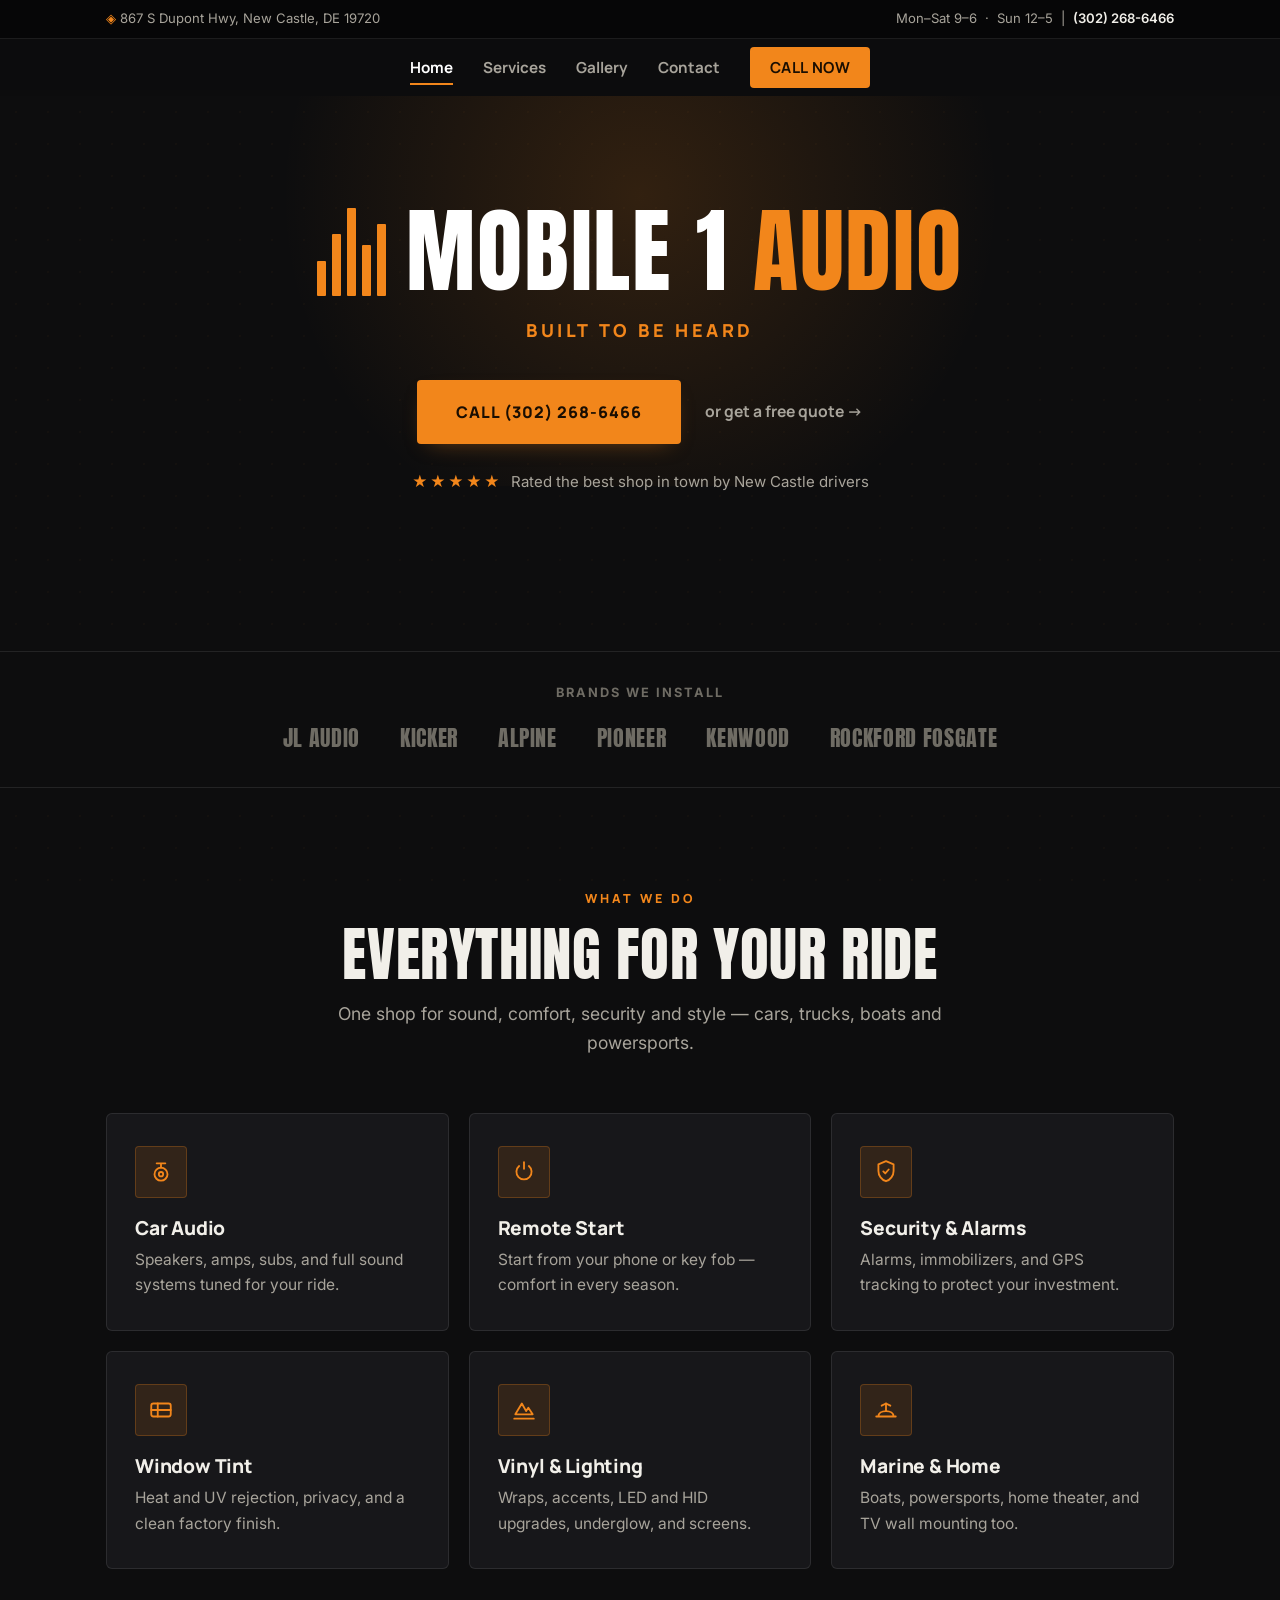
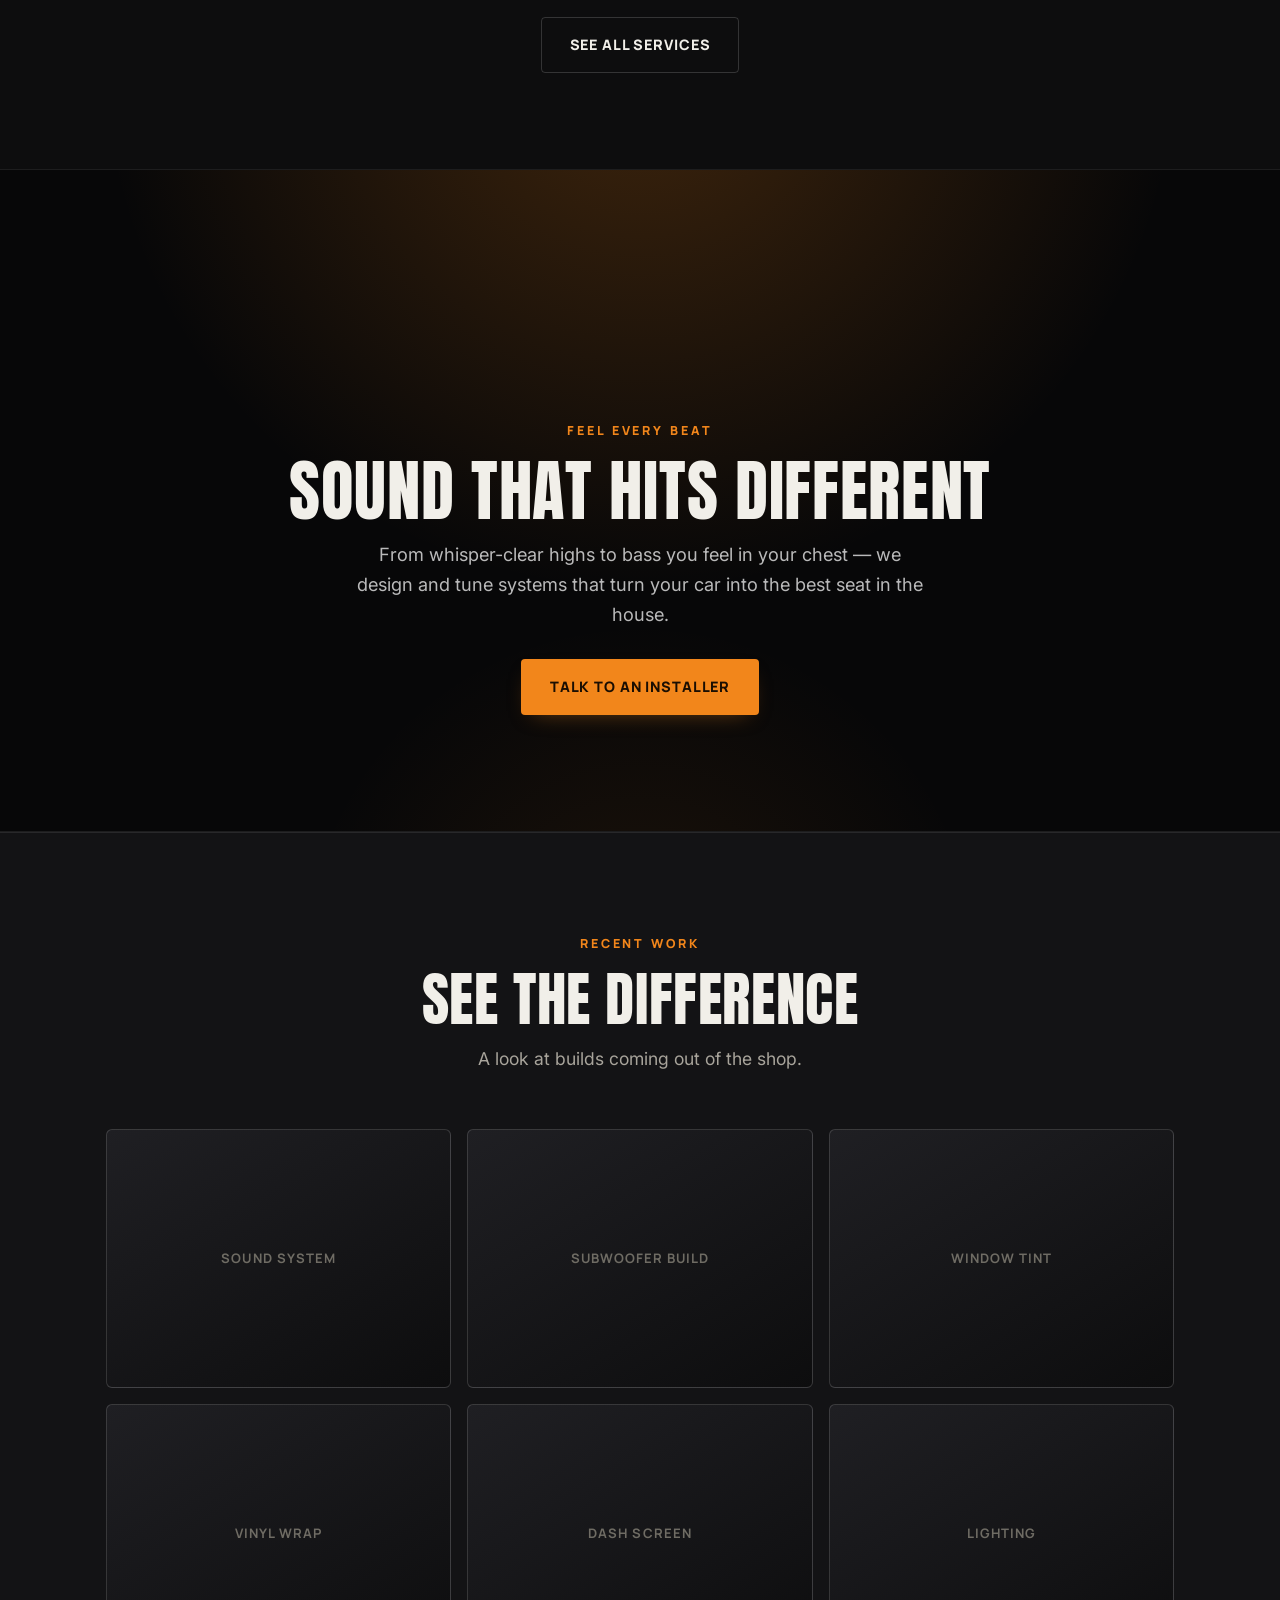
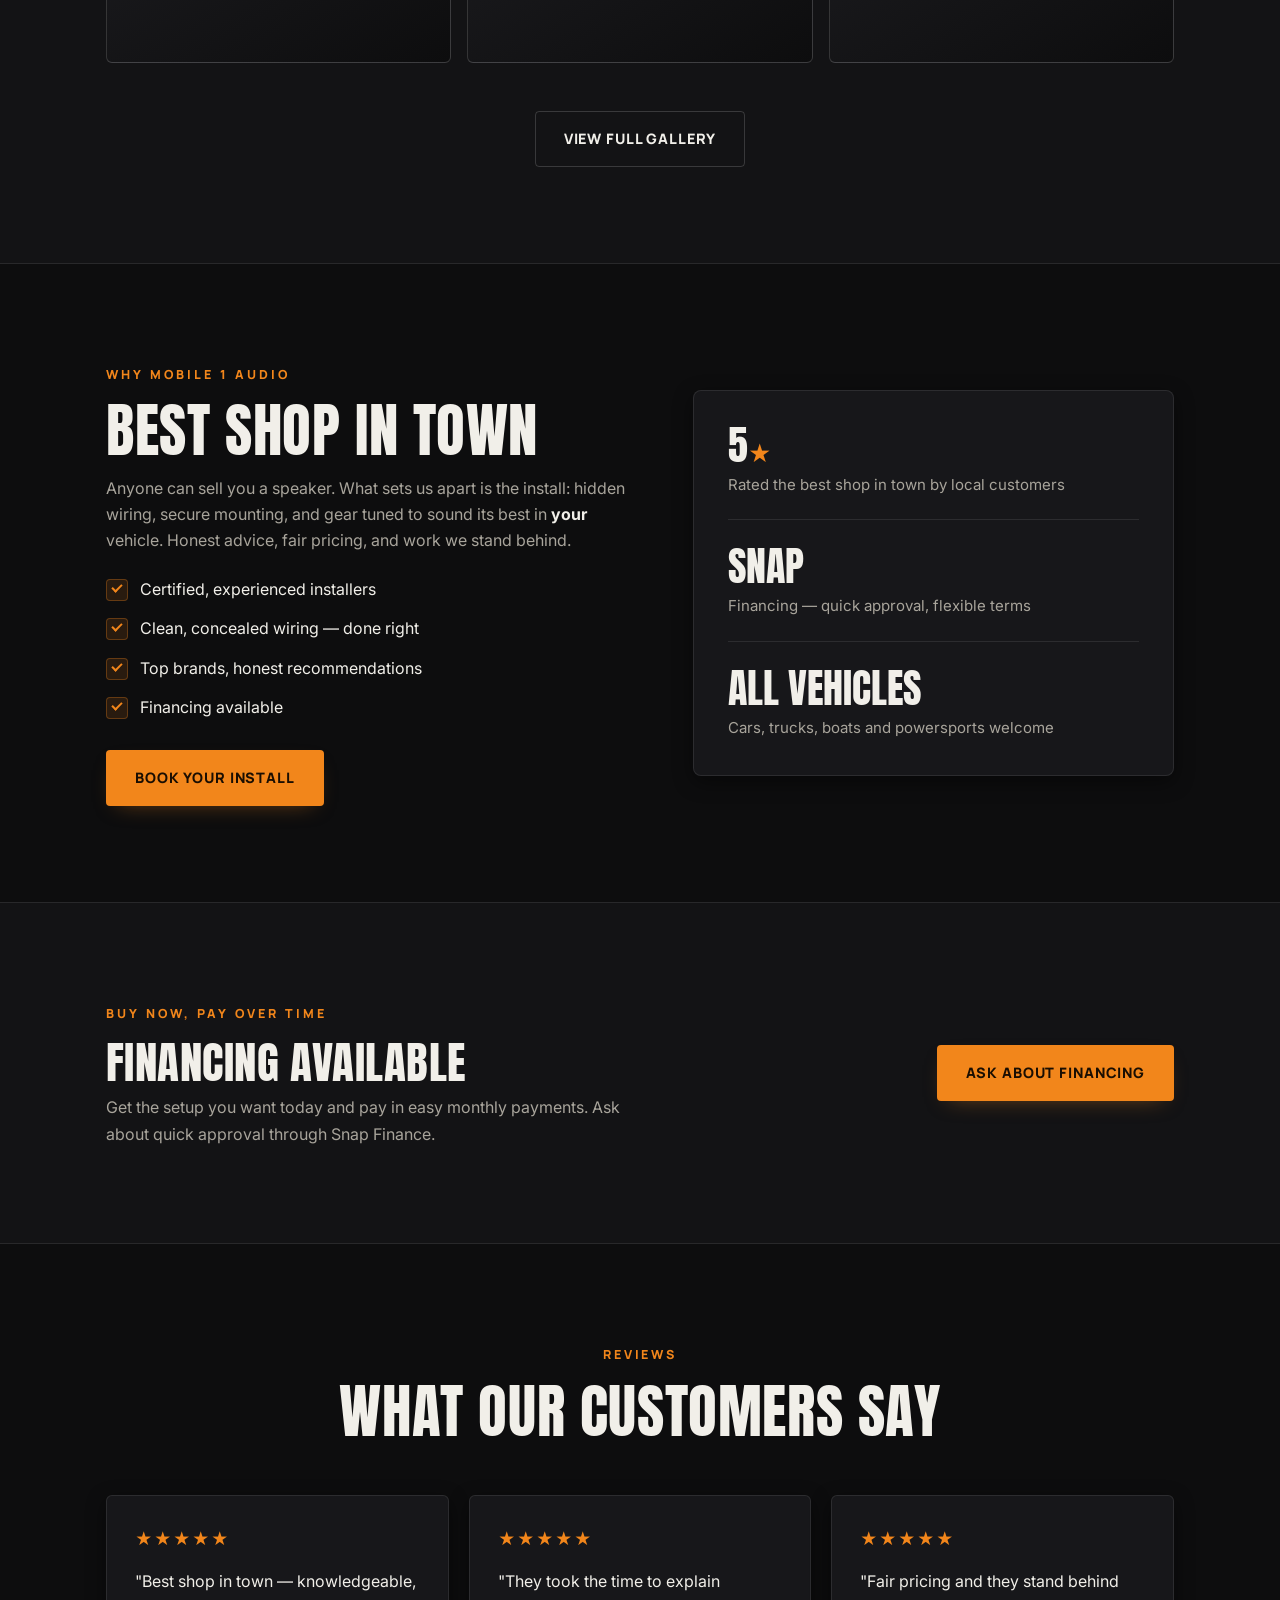
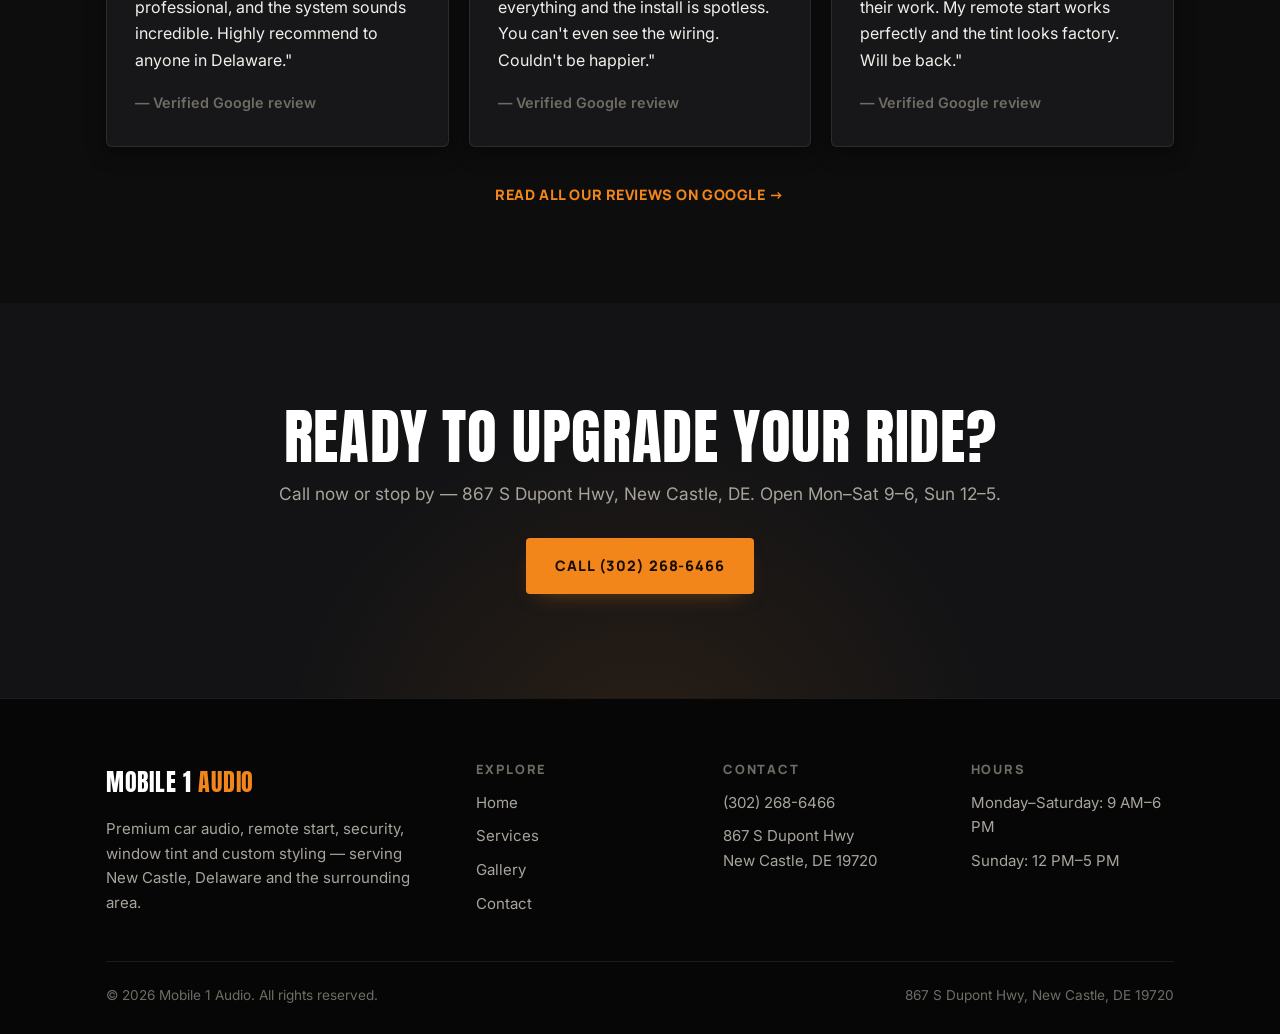
==== index.html @ bcb4075f "Initial Mobile 1 Audio site" ====
<!DOCTYPE html>
<html lang="en">
<head>
  <meta charset="UTF-8">
  <meta name="viewport" content="width=device-width, initial-scale=1.0">
  <title>Mobile 1 Audio | Car Audio, Remote Start &amp; Window Tint in New Castle, DE</title>
  <meta name="description" content="New Castle, Delaware's premier car audio and customization shop. Sound systems, remote start, alarms, window tint, vinyl wrap, lighting and more. Financing available. Call (302) 268-6466.">
  <!-- Update REPLACE-WITH-DOMAIN.com sitewide once the client's real domain is confirmed -->
  <link rel="canonical" href="https://REPLACE-WITH-DOMAIN.com/">
  <meta property="og:type" content="website">
  <meta property="og:title" content="Mobile 1 Audio | Car Audio &amp; Customization in New Castle, DE">
  <meta property="og:description" content="Premium car audio, remote start, security, window tint and vinyl wrap in New Castle, Delaware. Expert installs, financing available.">
  <meta property="og:url" content="https://REPLACE-WITH-DOMAIN.com/">
  <meta property="og:image" content="https://REPLACE-WITH-DOMAIN.com/images/og-image.jpg">
  <meta property="og:locale" content="en_US">
  <meta name="twitter:card" content="summary_large_image">
  <meta name="theme-color" content="#0d0d0e">
  <link rel="icon" href="favicon.svg" type="image/svg+xml">
  <link rel="preconnect" href="https://fonts.googleapis.com">
  <link rel="preconnect" href="https://fonts.gstatic.com" crossorigin>
  <link href="https://fonts.googleapis.com/css2?family=Anton&family=Manrope:wght@600;700;800&family=Inter:wght@400;500;600&display=swap" rel="stylesheet">
  <link rel="stylesheet" href="css/styles.css">
  <script type="application/ld+json">
  {
    "@context": "https://schema.org",
    "@type": "AutoPartsStore",
    "name": "Mobile 1 Audio",
    "description": "Car audio and vehicle customization shop in New Castle, Delaware. Sound system upgrades, remote start, car alarms and security, window tint, vinyl wrap, lighting, plus home and marine audio. Financing available.",
    "url": "https://REPLACE-WITH-DOMAIN.com/",
    "telephone": "+13022686466",
    "priceRange": "$$",
    "image": "https://REPLACE-WITH-DOMAIN.com/images/og-image.jpg",
    "address": {
      "@type": "PostalAddress",
      "streetAddress": "867 S Dupont Hwy",
      "addressLocality": "New Castle",
      "addressRegion": "DE",
      "postalCode": "19720",
      "addressCountry": "US"
    },
    "geo": { "@type": "GeoCoordinates", "latitude": 39.6512, "longitude": -75.6089 },
    "openingHoursSpecification": [
      { "@type": "OpeningHoursSpecification", "dayOfWeek": ["Monday","Tuesday","Wednesday","Thursday","Friday","Saturday"], "opens": "09:00", "closes": "18:00" },
      { "@type": "OpeningHoursSpecification", "dayOfWeek": ["Sunday"], "opens": "12:00", "closes": "17:00" }
    ],
    "hasMap": "https://www.google.com/maps/search/?api=1&query=Mobile+1+Audio+867+S+Dupont+Hwy+New+Castle+DE+19720"
  }
  </script>
</head>
<body>

  <a class="skip-link" href="#main">Skip to content</a>

  <div class="topbar">
    <div class="container">
      <span><span class="pin" aria-hidden="true">◈</span> 867 S Dupont Hwy, New Castle, DE 19720</span>
      <span>Mon–Sat 9–6 &nbsp;·&nbsp; Sun 12–5 &nbsp;|&nbsp; <a href="tel:+13022686466">(302) 268-6466</a></span>
    </div>
  </div>

  <header class="site-header nav-center">
    <div class="container">
      <button class="nav-toggle" aria-label="Toggle navigation" aria-expanded="false"><span></span><span></span><span></span></button>
      <nav class="main-nav">
        <ul>
          <li><a href="index.html">Home</a></li>
          <li><a href="services.html">Services</a></li>
          <li><a href="about.html">Gallery</a></li>
          <li><a href="contact.html">Contact</a></li>
          <li><a href="tel:+13022686466" class="nav-cta">Call Now</a></li>
        </ul>
      </nav>
    </div>
  </header>

  <main id="main">

    <section class="hero">
      <div class="container">
        <div class="hero-inner">
          <h1 class="sr-only">Mobile 1 Audio — car audio, remote start, security and window tint in New Castle, DE</h1>
          <!-- When the client sends a real logo, replace the .hero-logo block below with: <img class="hero-logo-img" src="images/logo.png" alt="Mobile 1 Audio"> -->
          <div class="hero-logo" aria-hidden="true">
            <span class="hero-logo-mark"><span></span><span></span><span></span><span></span><span></span></span>
            <span class="hero-logo-text">Mobile 1 <span>Audio</span></span>
          </div>
          <p class="hero-tagline">Built to Be Heard</p>
          <div class="hero-actions">
            <a href="tel:+13022686466" class="btn btn-primary btn-lg">Call (302) 268-6466</a>
            <a href="contact.html" class="hero-link">or get a free quote →</a>
          </div>
          <p class="hero-trust"><span class="hero-stars" aria-hidden="true">★★★★★</span> Rated the best shop in town by New Castle drivers</p>
        </div>
      </div>
      <!-- A hero photo can be dropped in later as a full-bleed background -->
    </section>

    <div class="brand-row">
      <div class="container">
        <p>Brands we install</p>
        <div class="brand-list">
          <span>JL Audio</span><span>Kicker</span><span>Alpine</span><span>Pioneer</span><span>Kenwood</span><span>Rockford Fosgate</span>
        </div>
      </div>
    </div>

    <section class="section">
      <div class="container">
        <div class="section-head">
          <span class="eyebrow">What We Do</span>
          <h2>Everything for Your Ride</h2>
          <p class="section-intro">One shop for sound, comfort, security and style — cars, trucks, boats and powersports.</p>
        </div>
        <div class="card-grid">
          <div class="card reveal">
            <span class="card-icon"><svg viewBox="0 0 24 24" aria-hidden="true"><circle cx="12" cy="14" r="6"/><circle cx="12" cy="14" r="2"/><path d="M8 4h8M12 4v4"/></svg></span>
            <h3>Car Audio</h3>
            <p>Speakers, amps, subs, and full sound systems tuned for your ride.</p>
          </div>
          <div class="card reveal">
            <span class="card-icon"><svg viewBox="0 0 24 24" aria-hidden="true"><path d="M12 3v6"/><path d="M7.5 6.5a7 7 0 1 0 9 0"/></svg></span>
            <h3>Remote Start</h3>
            <p>Start from your phone or key fob — comfort in every season.</p>
          </div>
          <div class="card reveal">
            <span class="card-icon"><svg viewBox="0 0 24 24" aria-hidden="true"><path d="M12 2l7 3v6c0 4.4-3 8.3-7 9.5C8 19.3 5 15.4 5 11V5l7-3z"/><path d="M9.5 11.5l1.8 1.8 3.2-3.6"/></svg></span>
            <h3>Security &amp; Alarms</h3>
            <p>Alarms, immobilizers, and GPS tracking to protect your investment.</p>
          </div>
          <div class="card reveal">
            <span class="card-icon"><svg viewBox="0 0 24 24" aria-hidden="true"><rect x="3" y="6" width="18" height="12" rx="2"/><path d="M3 12h18M9 6v12"/></svg></span>
            <h3>Window Tint</h3>
            <p>Heat and UV rejection, privacy, and a clean factory finish.</p>
          </div>
          <div class="card reveal">
            <span class="card-icon"><svg viewBox="0 0 24 24" aria-hidden="true"><path d="M4 16l6-10 4 7 2-3 4 6z"/><path d="M3 20h18"/></svg></span>
            <h3>Vinyl &amp; Lighting</h3>
            <p>Wraps, accents, LED and HID upgrades, underglow, and screens.</p>
          </div>
          <div class="card reveal">
            <span class="card-icon"><svg viewBox="0 0 24 24" aria-hidden="true"><path d="M3 18h18M5 18c0-3 3-5 7-5s7 2 7 5"/><path d="M12 13V6M12 6l4 2M12 6L8 8"/></svg></span>
            <h3>Marine &amp; Home</h3>
            <p>Boats, powersports, home theater, and TV wall mounting too.</p>
          </div>
        </div>
        <div class="section-cta"><a href="services.html" class="btn btn-outline">See All Services</a></div>
      </div>
    </section>

    <section class="section-spotlight">
      <div class="container spotlight-inner">
        <div class="spotlight-eq" aria-hidden="true"><span></span><span></span><span></span><span></span><span></span><span></span><span></span><span></span><span></span><span></span><span></span></div>
        <span class="eyebrow">Feel Every Beat</span>
        <h2>Sound That Hits Different</h2>
        <p>From whisper-clear highs to bass you feel in your chest — we design and tune systems that turn your car into the best seat in the house.</p>
        <div class="spotlight-actions">
          <a href="tel:+13022686466" class="btn btn-primary">Talk to an Installer</a>
        </div>
      </div>
    </section>

    <section class="section section-alt">
      <div class="container">
        <div class="section-head">
          <span class="eyebrow">Recent Work</span>
          <h2>See the Difference</h2>
          <p class="section-intro">A look at builds coming out of the shop. <!-- REPLACE placeholder tiles with real install photos. --></p>
        </div>
        <div class="gallery">
          <figure class="gallery-item reveal"><span class="gallery-ph">Sound System</span></figure>
          <figure class="gallery-item reveal"><span class="gallery-ph">Subwoofer Build</span></figure>
          <figure class="gallery-item reveal"><span class="gallery-ph">Window Tint</span></figure>
          <figure class="gallery-item reveal"><span class="gallery-ph">Vinyl Wrap</span></figure>
          <figure class="gallery-item reveal"><span class="gallery-ph">Dash Screen</span></figure>
          <figure class="gallery-item reveal"><span class="gallery-ph">Lighting</span></figure>
        </div>
        <div class="section-cta"><a href="about.html" class="btn btn-outline">View Full Gallery</a></div>
      </div>
    </section>

    <section class="section">
      <div class="container">
        <div class="split">
          <div class="split-content reveal">
            <span class="eyebrow">Why Mobile 1 Audio</span>
            <h2>Best Shop in Town</h2>
            <p>Anyone can sell you a speaker. What sets us apart is the install: hidden wiring, secure mounting, and gear tuned to sound its best in <em>your</em> vehicle. Honest advice, fair pricing, and work we stand behind.</p>
            <ul class="checklist">
              <li>Certified, experienced installers</li>
              <li>Clean, concealed wiring — done right</li>
              <li>Top brands, honest recommendations</li>
              <li>Financing available</li>
            </ul>
            <a href="contact.html" class="btn btn-primary">Book Your Install</a>
          </div>
          <div class="stat-panel reveal">
            <div class="stat"><strong>5<small>★</small></strong><span>Rated the best shop in town by local customers</span></div>
            <div class="stat"><strong>Snap</strong><span>Financing — quick approval, flexible terms</span></div>
            <div class="stat"><strong>All Vehicles</strong><span>Cars, trucks, boats and powersports welcome</span></div>
          </div>
        </div>
      </div>
    </section>

    <section class="section section-finance">
      <div class="container finance-inner">
        <div class="reveal">
          <span class="eyebrow">Buy Now, Pay Over Time</span>
          <h2>Financing Available</h2>
          <p>Get the setup you want today and pay in easy monthly payments. Ask about quick approval through Snap Finance.</p>
        </div>
        <a href="tel:+13022686466" class="btn btn-accent">Ask About Financing</a>
      </div>
    </section>

    <section class="section">
      <div class="container">
        <div class="section-head">
          <span class="eyebrow">Reviews</span>
          <h2>What Our Customers Say</h2>
        </div>
        <!-- REPLACE the quotes below with real reviews from the client's Google/Facebook page. Kept generic on purpose — do not invent customer names. -->
        <div class="testimonial-grid">
          <div class="testimonial reveal">
            <div class="stars" aria-label="5 star review">★★★★★</div>
            <p>"Best shop in town — knowledgeable, professional, and the system sounds incredible. Highly recommend to anyone in Delaware."</p>
            <cite>— Verified Google review</cite>
          </div>
          <div class="testimonial reveal">
            <div class="stars" aria-label="5 star review">★★★★★</div>
            <p>"They took the time to explain everything and the install is spotless. You can't even see the wiring. Couldn't be happier."</p>
            <cite>— Verified Google review</cite>
          </div>
          <div class="testimonial reveal">
            <div class="stars" aria-label="5 star review">★★★★★</div>
            <p>"Fair pricing and they stand behind their work. My remote start works perfectly and the tint looks factory. Will be back."</p>
            <cite>— Verified Google review</cite>
          </div>
        </div>
        <div style="text-align:center"><a class="google-review-link" href="https://www.google.com/maps/search/?api=1&amp;query=Mobile+1+Audio+867+S+Dupont+Hwy+New+Castle+DE+19720" target="_blank" rel="noopener">Read all our reviews on Google →</a></div>
      </div>
    </section>

    <section class="cta-banner">
      <div class="container">
        <h2>Ready to Upgrade Your Ride?</h2>
        <p>Call now or stop by — 867 S Dupont Hwy, New Castle, DE. Open Mon–Sat 9–6, Sun 12–5.</p>
        <a href="tel:+13022686466" class="btn btn-primary">Call (302) 268-6466</a>
      </div>
    </section>

  </main>

  <footer class="site-footer">
    <div class="container">
      <div class="footer-grid">
        <div>
          <div class="footer-logo">Mobile 1 <span>Audio</span></div>
          <p>Premium car audio, remote start, security, window tint and custom styling — serving New Castle, Delaware and the surrounding area.</p>
        </div>
        <div>
          <h4>Explore</h4>
          <ul>
            <li><a href="index.html">Home</a></li>
            <li><a href="services.html">Services</a></li>
            <li><a href="about.html">Gallery</a></li>
            <li><a href="contact.html">Contact</a></li>
          </ul>
        </div>
        <div>
          <h4>Contact</h4>
          <ul>
            <li><a href="tel:+13022686466">(302) 268-6466</a></li>
            <li>867 S Dupont Hwy<br>New Castle, DE 19720</li>
          </ul>
        </div>
        <div>
          <h4>Hours</h4>
          <ul>
            <li>Monday–Saturday: 9 AM–6 PM</li>
            <li>Sunday: 12 PM–5 PM</li>
          </ul>
        </div>
      </div>
      <div class="footer-bottom">
        <span>&copy; <span id="year"></span> Mobile 1 Audio. All rights reserved.</span>
        <span>867 S Dupont Hwy, New Castle, DE 19720</span>
      </div>
    </div>
  </footer>

  <div class="mobile-call-bar">
    <a href="tel:+13022686466">Call (302) 268-6466</a>
  </div>

  <script src="js/main.js"></script>
</body>
</html>
---- css/styles.css ----
/* Mobile 1 Audio — "industrial garage after dark"
   Gunmetal-black · raw amber accent · matte, squared, textured · bold Anton type */

:root {
  --bg:        #0d0d0e;
  --bg-2:      #131315;
  --bg-3:      #1a1a1c;
  --surface:   #17171a;
  --surface-2: #1f1f23;
  --line:      rgba(255, 255, 255, 0.09);
  --line-2:    rgba(255, 255, 255, 0.16);
  --steel:     rgba(226, 214, 196, 0.14);
  --ink:       #f1efe9;
  --text-2:    #a8a49b;
  --text-3:    #6f6c64;
  --accent:    #f2861b;
  --accent-2:  #b4501a;
  --accent-ink:#f6b877;
  --accent-bg: rgba(242, 134, 27, 0.12);
  --radius:    6px;
  --radius-lg: 8px;
  --radius-sm: 4px;
  --shadow-sm: 0 6px 20px rgba(0, 0, 0, 0.45);
  --shadow:    0 22px 50px -18px rgba(0, 0, 0, 0.8);
  --hazard:    repeating-linear-gradient(45deg, var(--accent) 0 12px, #0d0d0e 12px 24px);
  --container: 1120px;
  --font-display: "Anton", "Arial Narrow", system-ui, sans-serif;
  --font-head: "Manrope", system-ui, sans-serif;
  --font-body: "Inter", system-ui, sans-serif;
}

* { box-sizing: border-box; margin: 0; padding: 0; }
html { scroll-behavior: smooth; }
body {
  font-family: var(--font-body);
  color: var(--ink);
  background-color: var(--bg);
  background-image: radial-gradient(rgba(242, 134, 27, 0.028) 1px, transparent 1.5px);
  background-size: 32px 32px;
  background-attachment: fixed;
  line-height: 1.65;
  -webkit-font-smoothing: antialiased;
  overflow-x: hidden;
}
img { max-width: 100%; display: block; }
a { color: inherit; text-decoration: none; }

.container { width: 100%; max-width: var(--container); margin: 0 auto; padding: 0 26px; }

h1, h2, h3, h4 { line-height: 1.05; color: var(--ink); }
h3, h4 { font-family: var(--font-head); font-weight: 800; letter-spacing: -0.01em; }

/* big display headings — heavy industrial poster type */
.hero h1, .section h2, .page-hero h1, .cta-banner h2, .section-spotlight h2, .section-head h2 {
  font-family: var(--font-display);
  font-weight: 400;
  text-transform: uppercase;
  letter-spacing: 0.01em;
  line-height: 0.97;
}

.grad { color: var(--accent); }

.eyebrow {
  display: inline-block;
  font-family: var(--font-head);
  font-weight: 800;
  font-size: 0.78rem;
  letter-spacing: 0.24em;
  text-transform: uppercase;
  color: var(--accent);
  margin-bottom: 16px;
}

/* hazard-stripe accent */
.hazard-bar { height: 8px; background: var(--hazard); border-radius: 2px; }

.skip-link { position: absolute; left: -999px; top: 0; background: var(--accent); color: #1a0e02; padding: 10px 16px; z-index: 200; border-radius: 0 0 6px 0; font-weight: 800; }
.skip-link:focus { left: 0; }

/* ---------- Buttons (squared, utilitarian) ---------- */
.btn {
  display: inline-flex; align-items: center; justify-content: center; gap: 8px;
  font-family: var(--font-head); font-weight: 800; font-size: 0.9rem;
  letter-spacing: 0.06em; text-transform: uppercase; padding: 15px 28px; border-radius: var(--radius-sm);
  border: 1.5px solid transparent; cursor: pointer;
  transition: transform 0.28s cubic-bezier(.2,.7,.3,1), box-shadow 0.28s ease, background 0.25s ease, border-color 0.2s ease, color 0.2s ease;
  white-space: nowrap;
}
.btn:active { transform: translateY(-1px) scale(0.99); }
.btn-primary { background: var(--accent); color: #1a0e02; box-shadow: 0 8px 22px -12px rgba(242, 134, 27, 0.5); }
.btn-primary:hover { transform: translateY(-3px); box-shadow: 0 18px 38px -12px rgba(242, 134, 27, 0.65); background: #ff922a; }
.btn-outline { background: transparent; border-color: var(--line-2); color: var(--ink); }
.btn-outline:hover { border-color: var(--accent); color: #fff; background: rgba(242, 134, 27, 0.07); transform: translateY(-3px); }
.btn-accent { background: var(--accent); color: #1a0e02; box-shadow: 0 8px 22px -12px rgba(242, 134, 27, 0.5); }
.btn-accent:hover { transform: translateY(-3px); box-shadow: 0 18px 38px -12px rgba(242, 134, 27, 0.65); background: #ff922a; }
.btn-ghost { background: transparent; color: var(--accent); padding: 12px 18px; }
.btn-ghost:hover { color: #fff; }
a:focus-visible, .btn:focus-visible, button:focus-visible, input:focus-visible, select:focus-visible, textarea:focus-visible { outline: 2px solid var(--accent); outline-offset: 3px; }

/* ---------- Top utility bar ---------- */
.topbar { background: #060607; border-bottom: 1px solid var(--line); font-size: 0.82rem; color: var(--text-2); }
.topbar .container { display: flex; justify-content: space-between; align-items: center; gap: 12px; padding: 8px 26px; }
.topbar a { color: var(--ink); font-weight: 600; }
.topbar a:hover { color: var(--accent); }
.pin { color: var(--accent); }

/* ---------- Header ---------- */
.site-header {
  position: sticky; top: 0; z-index: 100;
  background: rgba(13, 13, 14, 0.74);
  backdrop-filter: blur(16px); -webkit-backdrop-filter: blur(16px);
  border-bottom: 1px solid transparent; transition: border-color 0.25s ease, background 0.25s ease;
}
.site-header.scrolled { border-bottom-color: var(--line); background: rgba(10, 10, 11, 0.93); }
.site-header .container { display: flex; align-items: center; justify-content: space-between; padding-top: 15px; padding-bottom: 15px; }
.site-header.nav-center .container { justify-content: center; }
.logo { display: flex; align-items: center; gap: 11px; font-family: var(--font-display); font-weight: 400; font-size: 1.55rem; letter-spacing: 0.03em; text-transform: uppercase; color: #fff; }
.logo span { color: var(--accent); }
.logo-mark { display: inline-flex; align-items: flex-end; gap: 3px; height: 22px; }
.logo-mark span { width: 3.5px; border-radius: 1px; background: var(--accent); }
.logo-mark span:nth-child(1) { height: 40%; }
.logo-mark span:nth-child(2) { height: 70%; }
.logo-mark span:nth-child(3) { height: 100%; }
.logo-mark span:nth-child(4) { height: 60%; }
.logo-mark span:nth-child(5) { height: 82%; }

.main-nav ul { list-style: none; display: flex; align-items: center; gap: 30px; }
.main-nav a { position: relative; font-family: var(--font-head); font-weight: 700; font-size: 0.95rem; color: var(--text-2); transition: color 0.2s ease; }
.main-nav a:hover, .main-nav a.active { color: #fff; }
.main-nav a:not(.nav-cta)::after { content: ""; position: absolute; left: 0; right: 0; bottom: -7px; height: 2px; background: var(--accent); transform: scaleX(0); transform-origin: center; transition: transform 0.28s cubic-bezier(.2,.7,.3,1); }
.main-nav a:not(.nav-cta):hover::after, .main-nav a:not(.nav-cta).active::after { transform: scaleX(1); }
.nav-cta { background: var(--accent); color: #1a0e02 !important; padding: 10px 20px; border-radius: var(--radius-sm); font-weight: 800; text-transform: uppercase; letter-spacing: 0.04em; font-size: 0.86rem; }
.nav-cta:hover { background: #ff922a; transform: translateY(-1px); }

.nav-toggle { display: none; flex-direction: column; gap: 5px; background: none; border: 0; cursor: pointer; padding: 6px; }
.nav-toggle span { width: 26px; height: 2px; background: var(--ink); border-radius: 2px; transition: 0.25s ease; }

/* ---------- Hero ---------- */
.hero { position: relative; text-align: center; padding: 112px 0 78px; overflow: hidden; }
@keyframes heroIn { from { opacity: 0; transform: translateY(20px); } to { opacity: 1; transform: none; } }
.hero-logo { animation: heroIn 0.7s cubic-bezier(.2,.7,.3,1) both; }
.hero-tagline { animation: heroIn 0.7s cubic-bezier(.2,.7,.3,1) 0.12s both; }
.hero-actions { animation: heroIn 0.7s cubic-bezier(.2,.7,.3,1) 0.24s both; }
.hero-trust { animation: heroIn 0.7s cubic-bezier(.2,.7,.3,1) 0.34s both; }
.hero::before { content: ""; position: absolute; top: -190px; left: 50%; transform: translateX(-50%); width: 920px; height: 580px; background: radial-gradient(circle, rgba(242,134,27,0.16) 0%, transparent 66%); pointer-events: none; }
.hero-inner { max-width: 800px; margin: 0 auto; position: relative; z-index: 1; }
.hero h1 { font-size: clamp(3.6rem, 9vw, 6.6rem); margin-bottom: 20px; letter-spacing: 0.01em; }
.hero .lead { font-size: 1.24rem; color: var(--text-2); max-width: 40ch; margin: 0 auto 36px; }

.sr-only { position: absolute; width: 1px; height: 1px; padding: 0; margin: -1px; overflow: hidden; clip: rect(0, 0, 0, 0); white-space: nowrap; border: 0; }

/* Hero logo lockup (stand-in for the real logo image) */
.hero-logo { display: flex; align-items: center; justify-content: center; gap: clamp(12px, 2vw, 20px); margin-bottom: 20px; }
.hero-logo-mark { display: inline-flex; align-items: flex-end; gap: clamp(4px, 0.8vw, 6px); height: clamp(46px, 8.5vw, 88px); }
.hero-logo-mark span { width: clamp(5px, 1vw, 9px); border-radius: 1px; background: var(--accent); }
.hero-logo-mark span:nth-child(1) { height: 40%; }
.hero-logo-mark span:nth-child(2) { height: 70%; }
.hero-logo-mark span:nth-child(3) { height: 100%; }
.hero-logo-mark span:nth-child(4) { height: 58%; }
.hero-logo-mark span:nth-child(5) { height: 82%; }
.hero-logo-text { font-family: var(--font-display); font-weight: 400; text-transform: uppercase; letter-spacing: 0.02em; font-size: clamp(2.8rem, 9vw, 5.8rem); line-height: 0.88; color: #fff; }
.hero-logo-text span { color: var(--accent); }
.hero-logo-img { display: block; max-height: clamp(96px, 20vw, 210px); width: auto; margin: 0 auto 20px; }

.hero-tagline { font-family: var(--font-head); font-weight: 800; text-transform: uppercase; letter-spacing: 0.2em; font-size: clamp(0.86rem, 2vw, 1.12rem); color: var(--accent); margin-bottom: 34px; }
.hero-actions { display: flex; flex-wrap: wrap; gap: 12px 24px; align-items: center; justify-content: center; margin-bottom: 24px; }
.btn-lg { padding: 18px 38px; font-size: 1rem; }
.hero-link { font-family: var(--font-head); font-weight: 700; color: var(--text-2); font-size: 0.98rem; transition: color 0.2s ease; }
.hero-link:hover { color: var(--accent); }
.hero-trust { font-size: 0.94rem; color: var(--text-2); display: inline-flex; align-items: center; gap: 9px; }
.hero-stars { color: var(--accent); letter-spacing: 2px; }

/* frozen waveform divider — replaces the old placeholder box */
.hero-wave { display: flex; align-items: flex-end; justify-content: center; gap: 4px; height: 90px; margin-top: 70px; overflow: hidden; opacity: 0.55;
  -webkit-mask-image: linear-gradient(90deg, transparent, #000 14%, #000 86%, transparent);
  mask-image: linear-gradient(90deg, transparent, #000 14%, #000 86%, transparent); }
.hero-wave span { width: 5px; flex: 0 0 auto; border-radius: 2px 2px 0 0; background: linear-gradient(180deg, var(--accent) 0%, rgba(242,134,27,0) 100%); }
.hero-wave span:nth-child(15n+1){height:26%}
.hero-wave span:nth-child(15n+2){height:52%}
.hero-wave span:nth-child(15n+3){height:38%}
.hero-wave span:nth-child(15n+4){height:74%}
.hero-wave span:nth-child(15n+5){height:46%}
.hero-wave span:nth-child(15n+6){height:94%}
.hero-wave span:nth-child(15n+7){height:40%}
.hero-wave span:nth-child(15n+8){height:66%}
.hero-wave span:nth-child(15n+9){height:32%}
.hero-wave span:nth-child(15n+10){height:84%}
.hero-wave span:nth-child(15n+11){height:50%}
.hero-wave span:nth-child(15n+12){height:60%}
.hero-wave span:nth-child(15n+13){height:36%}
.hero-wave span:nth-child(15n+14){height:72%}
.hero-wave span:nth-child(15n+15){height:44%}

.hero-showcase {
  position: relative; z-index: 1; max-width: 1000px; margin: 46px auto 0; aspect-ratio: 16 / 8;
  border-radius: var(--radius-lg); overflow: hidden; border: 1px solid var(--line-2);
  background: linear-gradient(150deg, var(--surface-2) 0%, var(--bg) 100%);
  box-shadow: var(--shadow); display: flex; align-items: center; justify-content: center;
}
.hero-showcase img { width: 100%; height: 100%; object-fit: cover; }
.hero-showcase .placeholder { display: flex; flex-direction: column; align-items: center; gap: 16px; color: var(--text-3); }
.hero-showcase .placeholder .wave { display: flex; align-items: flex-end; gap: 5px; height: 54px; }
.hero-showcase .placeholder .wave span { width: 6px; border-radius: 2px; background: var(--accent); transform: scaleY(0.4); transform-origin: bottom; animation: eqbar 1.3s ease-in-out infinite; }
.hero-showcase .placeholder .wave span:nth-child(1){animation-delay:0s}
.hero-showcase .placeholder .wave span:nth-child(2){animation-delay:.15s}
.hero-showcase .placeholder .wave span:nth-child(3){animation-delay:.3s}
.hero-showcase .placeholder .wave span:nth-child(4){animation-delay:.1s}
.hero-showcase .placeholder .wave span:nth-child(5){animation-delay:.4s}
.hero-showcase .placeholder .wave span:nth-child(6){animation-delay:.25s}
.hero-showcase .placeholder .wave span:nth-child(7){animation-delay:.5s}
.hero-showcase .placeholder small { font-family: var(--font-head); font-weight: 700; letter-spacing: 0.1em; text-transform: uppercase; font-size: 0.78rem; }
@keyframes eqbar { 0%,100% { transform: scaleY(0.4); } 50% { transform: scaleY(1); } }

/* ---------- Sound-wave accents (VU-meter style) ---------- */
.wave-strip { display: flex; align-items: center; justify-content: center; gap: 5px; height: 40px; margin: 44px auto 0; max-width: 1000px; }
.wave-strip span { width: 6px; height: 100%; border-radius: 1px; background: var(--accent); background-image: repeating-linear-gradient(0deg, rgba(0,0,0,0.55) 0 2px, transparent 2px 7px); opacity: 0.9; transform: scaleY(0.4); transform-origin: center; animation: eqbar 1.25s ease-in-out infinite; }
.wave-strip span:nth-child(5n+1){animation-delay:0s}
.wave-strip span:nth-child(5n+2){animation-delay:.18s}
.wave-strip span:nth-child(5n+3){animation-delay:.36s}
.wave-strip span:nth-child(5n+4){animation-delay:.12s}
.wave-strip span:nth-child(5n+5){animation-delay:.42s}
.eyebrow-wave { display: inline-flex; align-items: center; gap: 12px; }
.eyebrow-wave::before, .eyebrow-wave::after { content: ""; width: 28px; height: 8px; background: var(--hazard); border-radius: 1px; }

/* plain placeholder surfaces (kept simple) */
.feature-visual, .gallery-item {
  background: linear-gradient(150deg, var(--surface-2) 0%, var(--bg) 100%);
}

/* ---------- Brand / trust row ---------- */
.brand-row { border-top: 1px solid var(--line); border-bottom: 1px solid var(--line); background: var(--bg); padding: 30px 0; margin-top: 78px; }
.brand-row p { text-align: center; font-size: 0.8rem; letter-spacing: 0.16em; text-transform: uppercase; color: var(--text-3); margin-bottom: 18px; font-weight: 700; }
.brand-list { display: flex; flex-wrap: wrap; justify-content: center; gap: 14px 40px; }
.brand-list span { font-family: var(--font-display); font-weight: 400; font-size: 1.35rem; text-transform: uppercase; letter-spacing: 0.03em; color: var(--text-3); transition: color 0.2s ease; }
.brand-list span:hover { color: var(--ink); }

/* ---------- Sections ---------- */
.section { padding: 96px 0; }
.section-head { text-align: center; max-width: 640px; margin: 0 auto 56px; }
.section-alt { background: var(--bg-2); border-top: 1px solid var(--line); border-bottom: 1px solid var(--line); }
.section h2 { font-size: clamp(2.3rem, 5vw, 3.7rem); margin-bottom: 16px; }
.section-intro { color: var(--text-2); font-size: 1.1rem; }
.section-head .section-intro { margin: 0 auto; }
.section-cta { margin-top: 48px; text-align: center; }

/* ---------- Feature rows ---------- */
.feature { display: grid; grid-template-columns: 1fr 1fr; gap: 60px; align-items: center; margin-bottom: 60px; }
.feature:last-child { margin-bottom: 0; }
.feature:nth-child(even) .feature-visual { order: -1; }
.feature-text h3 { font-size: clamp(1.8rem, 3.4vw, 2.4rem); font-family: var(--font-display); font-weight: 400; text-transform: uppercase; letter-spacing: 0.01em; margin-bottom: 14px; }
.feature-text p { color: var(--text-2); font-size: 1.06rem; margin-bottom: 20px; }
.feature-tags { display: flex; flex-wrap: wrap; gap: 8px; }
.feature-tags li { list-style: none; font-size: 0.82rem; text-transform: uppercase; letter-spacing: 0.04em; color: var(--accent-ink); background: var(--accent-bg); padding: 6px 13px; border-radius: var(--radius-sm); font-weight: 700; }
.feature-visual { aspect-ratio: 5 / 4; border-radius: var(--radius-lg); overflow: hidden; border: 1px solid var(--line-2); box-shadow: var(--shadow-sm); display: flex; align-items: center; justify-content: center; }
.feature-visual img { width: 100%; height: 100%; object-fit: cover; }
.feature-visual .ph { font-family: var(--font-head); font-weight: 700; letter-spacing: 0.08em; text-transform: uppercase; font-size: 0.82rem; color: var(--text-3); }

/* ---------- Cards ---------- */
.card-grid { display: grid; grid-template-columns: repeat(3, 1fr); gap: 20px; }
.card { background: var(--surface); border: 1px solid var(--line); border-radius: var(--radius); padding: 32px 28px; transition: transform 0.22s ease, box-shadow 0.22s ease, border-color 0.22s ease; }
.card:hover { transform: translateY(-4px); box-shadow: var(--shadow); border-color: var(--line-2); }
.card-icon { display: inline-flex; align-items: center; justify-content: center; width: 52px; height: 52px; border-radius: var(--radius-sm); background: var(--accent-bg); border: 1px solid rgba(242,134,27,0.25); margin-bottom: 20px; transition: background 0.22s ease; }
.card-icon svg { width: 26px; height: 26px; fill: none; stroke: var(--accent); stroke-width: 1.7; stroke-linecap: round; stroke-linejoin: round; transition: stroke 0.22s ease; }
.card:hover .card-icon { background: var(--accent); }
.card:hover .card-icon svg { stroke: #1a0e02; }
.card h3 { font-size: 1.2rem; margin-bottom: 9px; }
.card p { color: var(--text-2); font-size: 0.97rem; }

/* ---------- Split / stats ---------- */
.split { display: grid; grid-template-columns: 1.05fr 0.95fr; gap: 56px; align-items: center; }
.split-content h2 { margin-bottom: 16px; }
.split-content p { color: var(--text-2); margin-bottom: 22px; }
.split-content em { color: var(--ink); font-style: normal; font-weight: 700; }
.checklist { list-style: none; margin-bottom: 30px; }
.checklist li { position: relative; padding-left: 34px; margin-bottom: 13px; color: var(--ink); }
.checklist li::before { content: ""; position: absolute; left: 0; top: 3px; width: 20px; height: 20px; border-radius: var(--radius-sm); background: var(--accent-bg); border: 1px solid rgba(242,134,27,0.3); }
.checklist li::after { content: ""; position: absolute; left: 6px; top: 8px; width: 8px; height: 4px; border-left: 2px solid var(--accent); border-bottom: 2px solid var(--accent); transform: rotate(-45deg); }
.stat-panel { display: grid; gap: 4px; background: var(--surface); border: 1px solid var(--line); border-radius: var(--radius-lg); padding: 12px 34px; box-shadow: var(--shadow-sm); }
.stat { padding: 22px 0; border-bottom: 1px solid var(--line); }
.stat:last-child { border-bottom: 0; }
.stat strong { display: block; font-family: var(--font-display); font-weight: 400; font-size: 2.5rem; text-transform: uppercase; color: var(--ink); line-height: 1; margin-bottom: 6px; }
.stat strong small { color: var(--accent); font-size: 1.6rem; }
.stat span { color: var(--text-2); font-size: 0.94rem; }

/* ---------- Stat band ---------- */
.stat-band { display: grid; grid-template-columns: repeat(4, 1fr); gap: 20px; text-align: center; }
.stat-band > div { position: relative; padding-top: 20px; }
.stat-band > div::before { content: ""; position: absolute; top: 0; left: 50%; transform: translateX(-50%); width: 36px; height: 6px; background: var(--hazard); border-radius: 1px; }
.stat-band .num { font-family: var(--font-display); font-weight: 400; font-size: clamp(2.6rem, 4.6vw, 3.6rem); text-transform: uppercase; color: var(--ink); }
.stat-band .num span { color: var(--accent); }
.stat-band .lbl { color: var(--text-2); font-size: 0.95rem; margin-top: 4px; }

/* ---------- Gallery ---------- */
.gallery { display: grid; grid-template-columns: repeat(3, 1fr); gap: 16px; }
.gallery-item { position: relative; aspect-ratio: 4 / 3; border-radius: var(--radius); overflow: hidden; border: 1px solid var(--line-2); display: flex; align-items: center; justify-content: center; transition: transform 0.22s ease, box-shadow 0.22s ease, border-color 0.22s ease; }
.gallery-item img { width: 100%; height: 100%; object-fit: cover; transition: transform 0.5s cubic-bezier(.2,.7,.3,1); }
.gallery-item:hover { transform: translateY(-3px); box-shadow: var(--shadow); border-color: var(--accent); }
.gallery-item:hover img { transform: scale(1.06); }
.gallery-ph { font-family: var(--font-head); font-weight: 700; font-size: 0.82rem; letter-spacing: 0.08em; text-transform: uppercase; color: var(--text-3); }

/* ---------- Finance band ---------- */
.section-finance { background: var(--bg-2); border-top: 1px solid var(--line); border-bottom: 1px solid var(--line); }
.finance-inner { display: flex; align-items: center; justify-content: space-between; gap: 34px; flex-wrap: wrap; }
.finance-inner h2 { font-family: var(--font-display); font-weight: 400; text-transform: uppercase; font-size: clamp(2rem, 3.8vw, 2.8rem); margin-bottom: 10px; }
.finance-inner p { color: var(--text-2); max-width: 54ch; }

/* ---------- Spotlight (industrial bold moment) ---------- */
.section-spotlight { position: relative; overflow: hidden; background: #070708; color: #fff; text-align: center; padding: 116px 0; border-top: 1px solid var(--line); border-bottom: 1px solid var(--line); }
.section-spotlight::before { content: ""; position: absolute; inset: 0; pointer-events: none;
  background:
    radial-gradient(900px circle at 50% -18%, rgba(242, 134, 27, 0.24), transparent 60%),
    radial-gradient(620px circle at 50% 120%, rgba(242, 134, 27, 0.09), transparent 55%); }
.spotlight-inner { position: relative; z-index: 1; max-width: 760px; margin: 0 auto; }
.section-spotlight .eyebrow { color: var(--accent); }
.section-spotlight h2 { font-size: clamp(2.6rem, 5.6vw, 4.2rem); }
.section-spotlight p { color: rgba(255, 255, 255, 0.72); font-size: 1.14rem; margin: 16px auto 30px; max-width: 52ch; }
.spotlight-eq { display: flex; align-items: flex-end; justify-content: center; gap: 7px; height: 96px; margin-bottom: 34px; }
.spotlight-eq span { width: 8px; border-radius: 2px; background: linear-gradient(180deg, var(--accent) 0%, var(--accent-2) 100%); transform: scaleY(0.3); transform-origin: bottom; animation: eqbar 1.05s ease-in-out infinite; }
.spotlight-eq span:nth-child(1){animation-delay:0s}.spotlight-eq span:nth-child(2){animation-delay:.16s}.spotlight-eq span:nth-child(3){animation-delay:.32s}.spotlight-eq span:nth-child(4){animation-delay:.08s}.spotlight-eq span:nth-child(5){animation-delay:.40s}.spotlight-eq span:nth-child(6){animation-delay:.24s}.spotlight-eq span:nth-child(7){animation-delay:.48s}.spotlight-eq span:nth-child(8){animation-delay:.12s}.spotlight-eq span:nth-child(9){animation-delay:.36s}.spotlight-eq span:nth-child(10){animation-delay:.20s}.spotlight-eq span:nth-child(11){animation-delay:.44s}
.spotlight-actions { display: flex; gap: 14px; justify-content: center; flex-wrap: wrap; }

/* ---------- Testimonials ---------- */
.testimonial-grid { display: grid; grid-template-columns: repeat(3, 1fr); gap: 20px; }
.testimonial { background: var(--surface); border: 1px solid var(--line); border-radius: var(--radius); padding: 30px 28px; box-shadow: var(--shadow-sm); }
.stars { color: var(--accent); letter-spacing: 2px; margin-bottom: 14px; font-size: 1.05rem; }
.star-empty { color: var(--line-2); }
.testimonial p { color: var(--ink); font-size: 1rem; margin-bottom: 16px; }
.testimonial cite { color: var(--text-3); font-style: normal; font-size: 0.9rem; font-weight: 600; }
.google-review-link { display: inline-block; margin-top: 36px; font-family: var(--font-head); font-weight: 800; color: var(--accent); text-transform: uppercase; letter-spacing: 0.04em; font-size: 0.9rem; }
.google-review-link:hover { color: #fff; }

/* ---------- CTA band ---------- */
.cta-banner { position: relative; overflow: hidden; text-align: center; padding: 104px 0; background: var(--bg-2); }
.cta-banner::before { content: ""; position: absolute; inset: 0; background: radial-gradient(600px circle at 50% 120%, rgba(242,134,27,0.10), transparent 60%); pointer-events: none; }
.cta-banner .container { position: relative; z-index: 1; }
.cta-banner h2 { color: #fff; font-size: clamp(2.4rem, 5vw, 3.8rem); margin-bottom: 14px; }
.cta-banner p { color: var(--text-2); margin-bottom: 30px; font-size: 1.08rem; }

/* ---------- Footer ---------- */
.site-footer { background: #060607; border-top: 1px solid var(--line); padding: 64px 0 28px; }
.footer-grid { display: grid; grid-template-columns: 1.6fr 1fr 1fr 1fr; gap: 44px; margin-bottom: 44px; }
.footer-logo { font-family: var(--font-display); font-weight: 400; font-size: 1.5rem; text-transform: uppercase; letter-spacing: 0.03em; color: #fff; margin-bottom: 14px; }
.footer-logo span { color: var(--accent); }
.site-footer p { color: var(--text-2); font-size: 0.94rem; max-width: 38ch; }
.site-footer h4 { font-size: 0.8rem; letter-spacing: 0.14em; text-transform: uppercase; color: var(--text-3); margin-bottom: 14px; }
.site-footer ul { list-style: none; display: grid; gap: 9px; }
.site-footer li, .site-footer a { color: var(--text-2); font-size: 0.94rem; }
.site-footer a:hover { color: var(--accent); }
.footer-bottom { border-top: 1px solid var(--line); padding-top: 22px; display: flex; justify-content: space-between; gap: 12px; flex-wrap: wrap; color: var(--text-3); font-size: 0.85rem; }

/* ---------- Mobile call bar ---------- */
.mobile-call-bar { display: none; }
.mobile-call-bar a { display: block; text-align: center; background: var(--accent); color: #1a0e02; font-family: var(--font-head); font-weight: 800; text-transform: uppercase; letter-spacing: 0.05em; padding: 15px; }

/* ---------- Page hero (subpages) ---------- */
.page-hero { position: relative; overflow: hidden; text-align: center; padding: 72px 0 60px; border-bottom: 1px solid var(--line); background: var(--bg-2); }
.page-hero::before { content: ""; position: absolute; top: -140px; left: 50%; transform: translateX(-50%); width: 700px; height: 400px; background: radial-gradient(circle, rgba(242,134,27,0.13), transparent 68%); pointer-events: none; }
.page-hero h1 { font-size: clamp(2.6rem, 6vw, 4.2rem); margin-bottom: 14px; }
.page-hero p { color: var(--text-2); font-size: 1.14rem; max-width: 58ch; margin: 0 auto; position: relative; z-index: 1; }
.page-hero .breadcrumb, .page-hero .eyebrow, .page-hero h1 { position: relative; z-index: 1; }
.breadcrumb { font-size: 0.85rem; color: var(--text-3); margin-bottom: 18px; }
.breadcrumb a { color: var(--accent); }
.hero-glow { display: none; }

/* ---------- Reveal ---------- */
.reveal { opacity: 0; transform: translateY(22px); transition: opacity 0.6s ease, transform 0.6s ease; }
.reveal.visible { opacity: 1; transform: none; }

/* ---------- Services page blocks ---------- */
.service-block { display: grid; grid-template-columns: 64px 1fr; gap: 32px; padding: 56px 0; border-bottom: 1px solid var(--line); }
.service-block:first-child { padding-top: 24px; }
.service-block:last-child { border-bottom: 0; }
.service-block .card-icon { margin-bottom: 0; }
.service-block h3 { font-size: 1.55rem; font-family: var(--font-display); font-weight: 400; text-transform: uppercase; letter-spacing: 0.01em; margin-bottom: 14px; }
.service-block p { color: var(--text-2); line-height: 1.8; max-width: 60ch; }
.service-block ul { list-style: none; margin-top: 24px; display: flex; flex-wrap: wrap; gap: 12px; }
.service-block ul li { font-size: 0.82rem; text-transform: uppercase; letter-spacing: 0.04em; color: var(--accent-ink); background: var(--accent-bg); padding: 9px 16px; border-radius: var(--radius-sm); font-weight: 700; }

/* ---------- Contact ---------- */
.contact-grid { display: grid; grid-template-columns: 1fr 1fr; gap: 46px; align-items: start; }
.info-card { background: var(--surface); border: 1px solid var(--line); border-radius: var(--radius-lg); padding: 34px; box-shadow: var(--shadow-sm); }
.info-card h2 { font-family: var(--font-display); font-weight: 400; text-transform: uppercase; }
.info-row { display: flex; gap: 15px; padding: 18px 0; border-bottom: 1px solid var(--line); }
.info-row:last-child { border-bottom: 0; }
.info-row:first-child { padding-top: 0; }
.info-row .card-icon { width: 46px; height: 46px; margin: 0; flex-shrink: 0; }
.info-row .card-icon svg { width: 22px; height: 22px; }
.info-row h4 { font-size: 1.04rem; margin-bottom: 3px; }
.info-row p, .info-row a { color: var(--text-2); font-size: 0.96rem; }
.info-row a:hover { color: var(--accent); }

form .field { margin-bottom: 18px; }
form label { display: block; font-family: var(--font-head); font-weight: 700; font-size: 0.86rem; text-transform: uppercase; letter-spacing: 0.04em; margin-bottom: 7px; color: var(--ink); }
form input, form select, form textarea { width: 100%; background: var(--bg); border: 1.5px solid var(--line-2); border-radius: var(--radius-sm); padding: 13px 15px; color: var(--ink); font-family: var(--font-body); font-size: 0.98rem; transition: border-color 0.2s ease, box-shadow 0.2s ease; }
form input::placeholder, form textarea::placeholder { color: var(--text-3); }
form input:focus, form select:focus, form textarea:focus { outline: none; border-color: var(--accent); box-shadow: 0 0 0 3px rgba(242, 134, 27, 0.18); }
form select option { background: var(--surface); }
form textarea { resize: vertical; min-height: 120px; }
form .btn { width: 100%; margin-top: 4px; }
.form-note { font-size: 0.82rem; color: var(--text-3); margin-top: 12px; text-align: center; }

.map-embed { border: 1px solid var(--line-2); border-radius: var(--radius-lg); overflow: hidden; margin-top: 24px; line-height: 0; box-shadow: var(--shadow-sm); }
.map-embed iframe { width: 100%; height: 320px; border: 0; filter: invert(0.9) hue-rotate(180deg) contrast(0.88) sepia(0.15) brightness(0.95); }

/* ---------- Responsive ---------- */
@media (max-width: 900px) {
  .feature { grid-template-columns: 1fr; gap: 26px; margin-bottom: 48px; }
  .feature:nth-child(even) .feature-visual { order: 0; }
  .split { grid-template-columns: 1fr; gap: 34px; }
  .card-grid, .testimonial-grid, .gallery { grid-template-columns: repeat(2, 1fr); }
  .stat-band { grid-template-columns: repeat(2, 1fr); gap: 34px 20px; }
  .footer-grid { grid-template-columns: 1fr 1fr; gap: 30px; }
  .contact-grid { grid-template-columns: 1fr; }
}
@media (max-width: 680px) {
  .topbar { display: none; }
  .nav-toggle { display: flex; }
  .site-header.nav-center .container { justify-content: flex-end; }
  .main-nav { position: absolute; top: 100%; left: 0; right: 0; background: rgba(10,10,11,0.98); backdrop-filter: blur(16px); border-bottom: 1px solid var(--line); max-height: 0; overflow: hidden; transition: max-height 0.3s ease; box-shadow: var(--shadow-sm); }
  .main-nav.open { max-height: 400px; }
  .main-nav ul { flex-direction: column; align-items: stretch; gap: 0; padding: 8px 26px 18px; }
  .main-nav li { border-bottom: 1px solid var(--line); }
  .main-nav li:last-child { border-bottom: 0; }
  .main-nav a { display: block; padding: 15px 0; }
  .nav-cta { text-align: center; margin-top: 12px; }
  .card-grid, .testimonial-grid, .gallery { grid-template-columns: 1fr; }
  .footer-grid { grid-template-columns: 1fr; }
  .section { padding: 64px 0; }
  .hero { padding-top: 64px; }
  .mobile-call-bar { display: block; position: fixed; bottom: 0; left: 0; right: 0; z-index: 90; }
  body { padding-bottom: 54px; }
  .finance-inner { flex-direction: column; align-items: flex-start; }
  .section-spotlight { padding: 74px 0; }
  .spotlight-eq { height: 68px; }
}
@media (prefers-reduced-motion: reduce) {
  *, *::before, *::after { animation: none !important; transition: none !important; scroll-behavior: auto !important; }
  .reveal { opacity: 1; transform: none; }
}
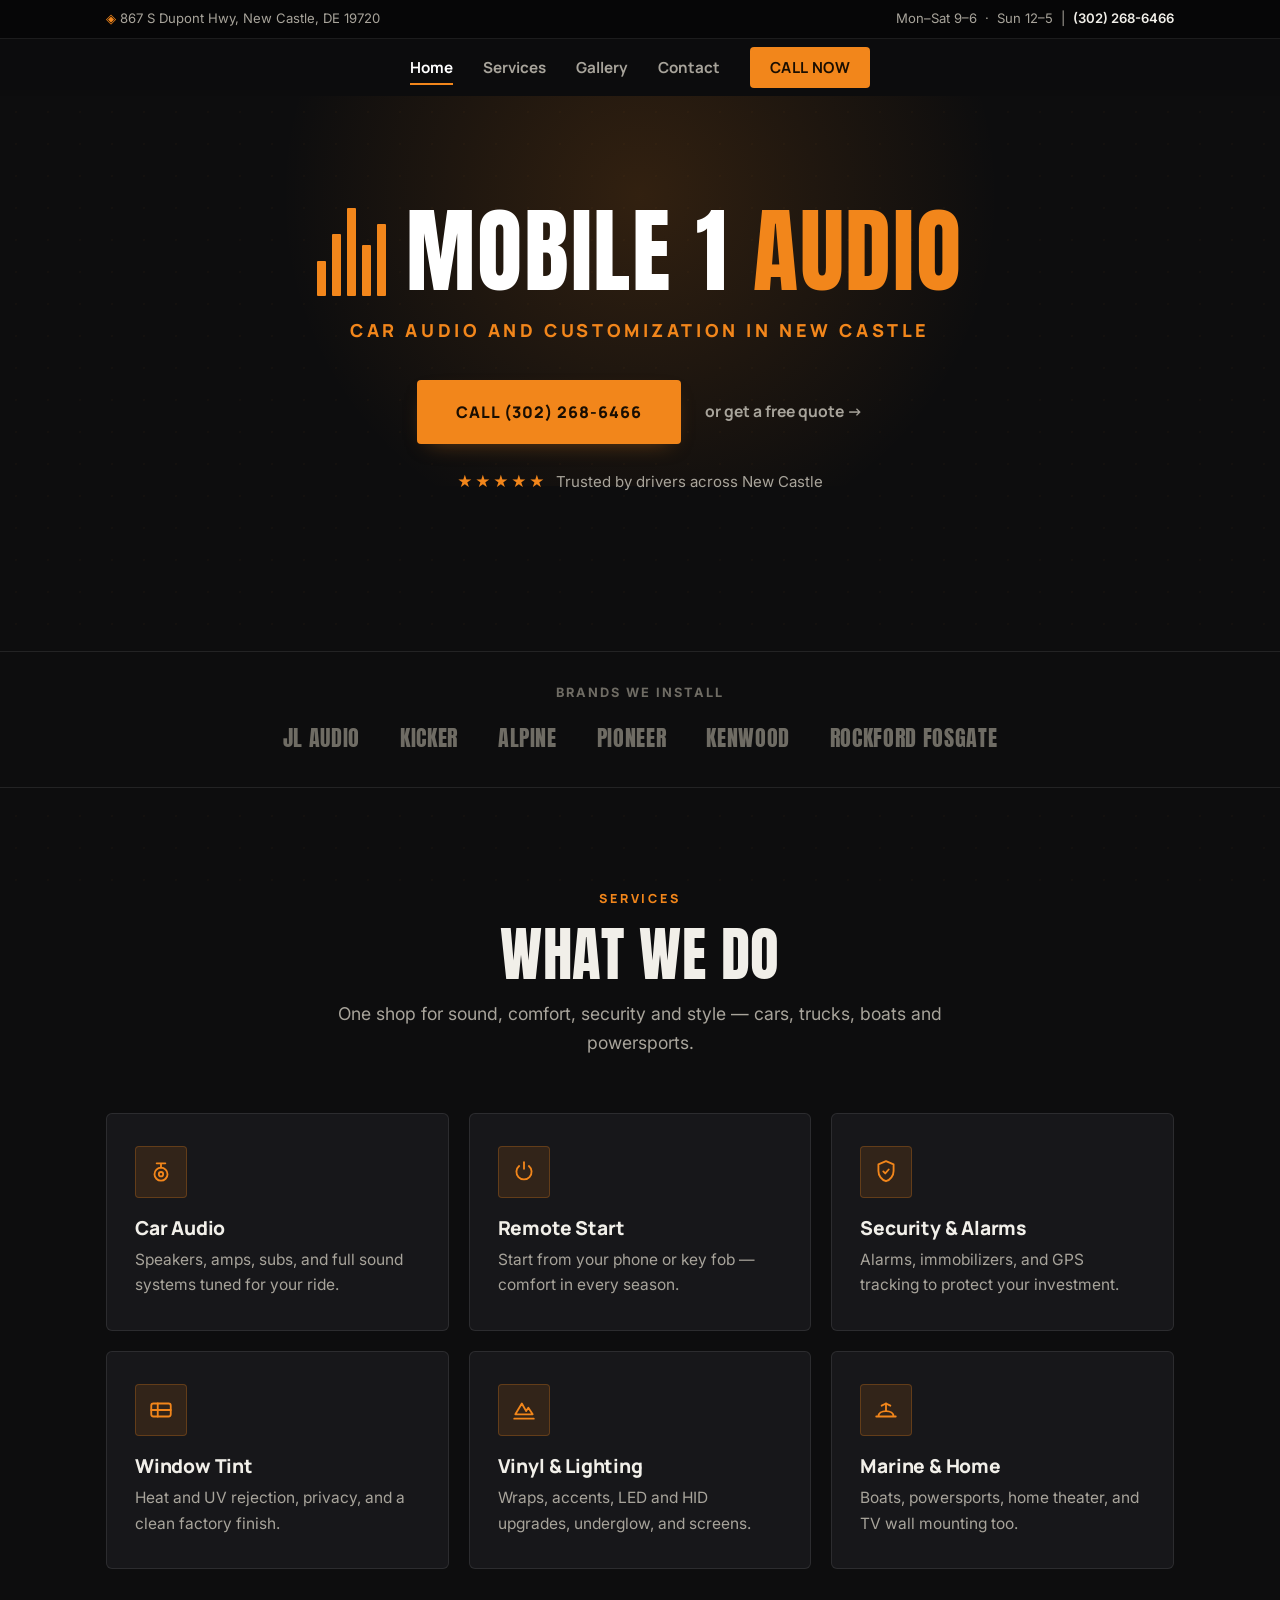
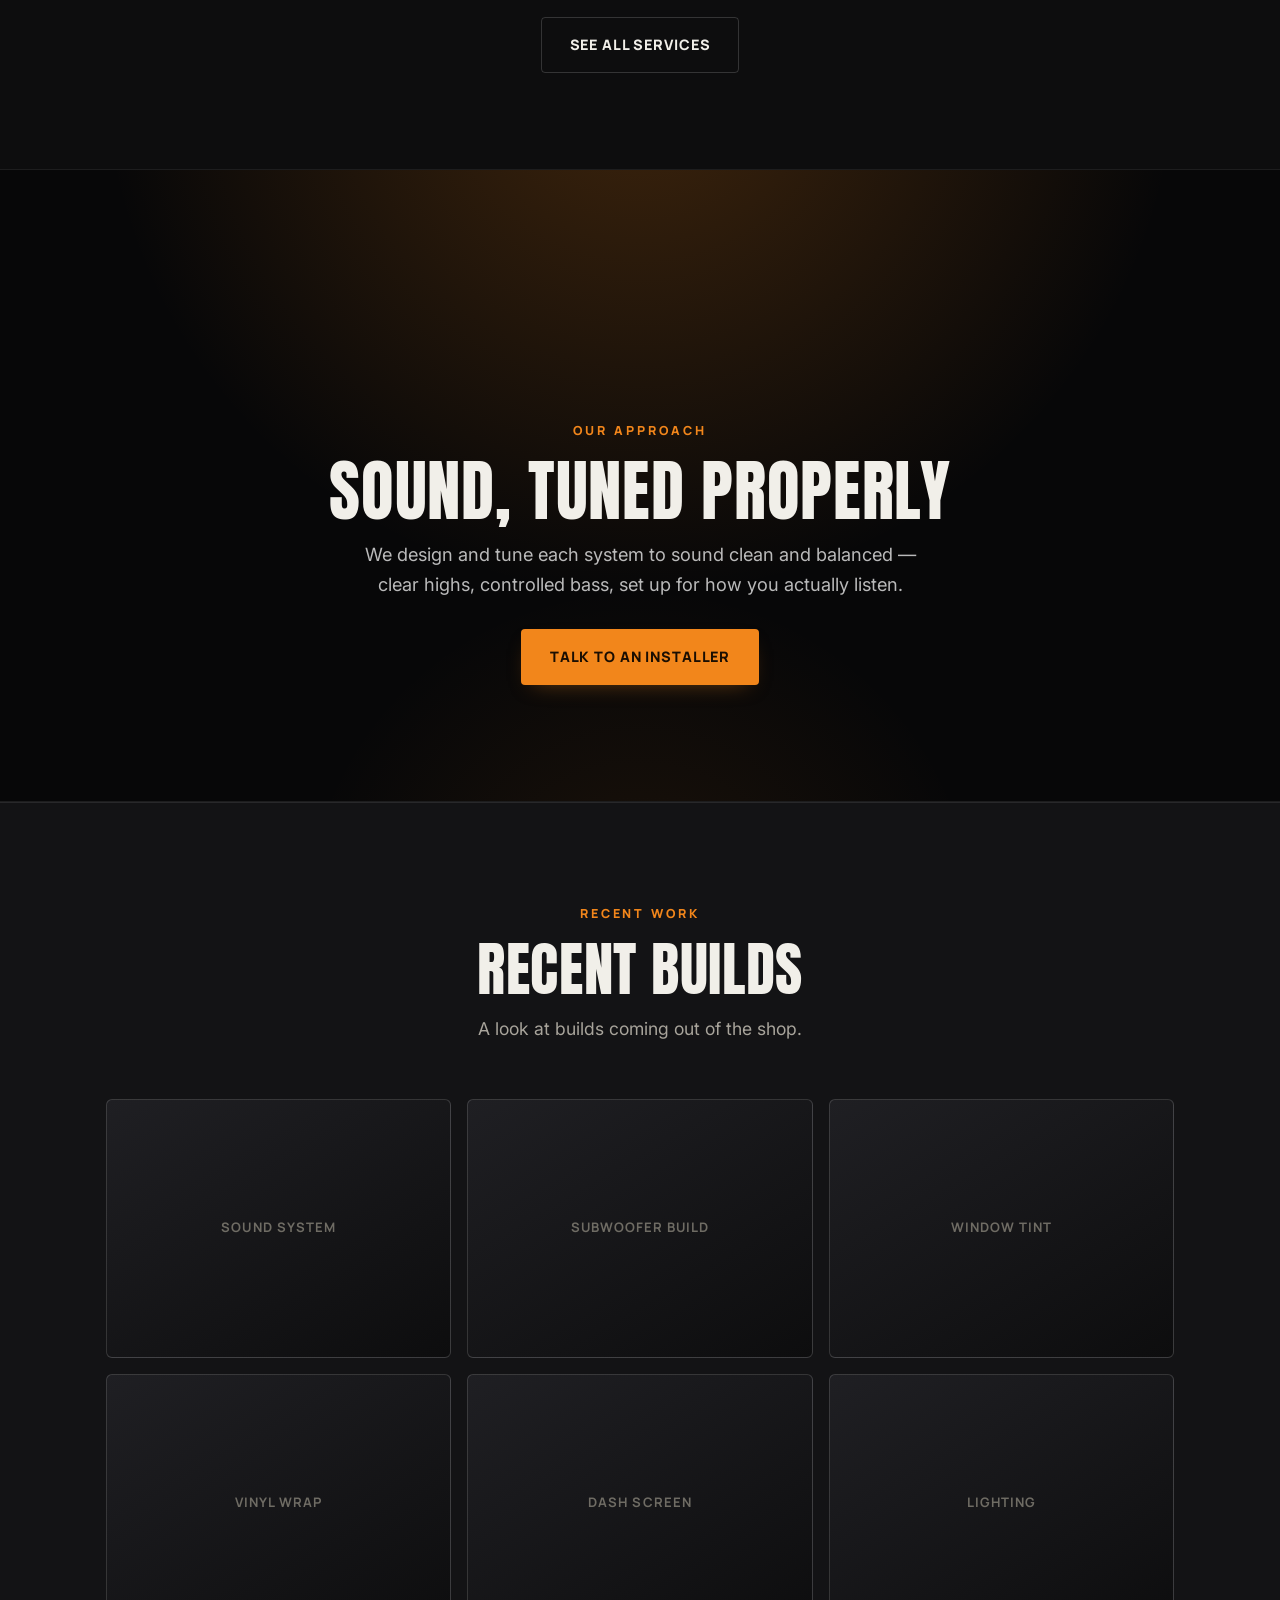
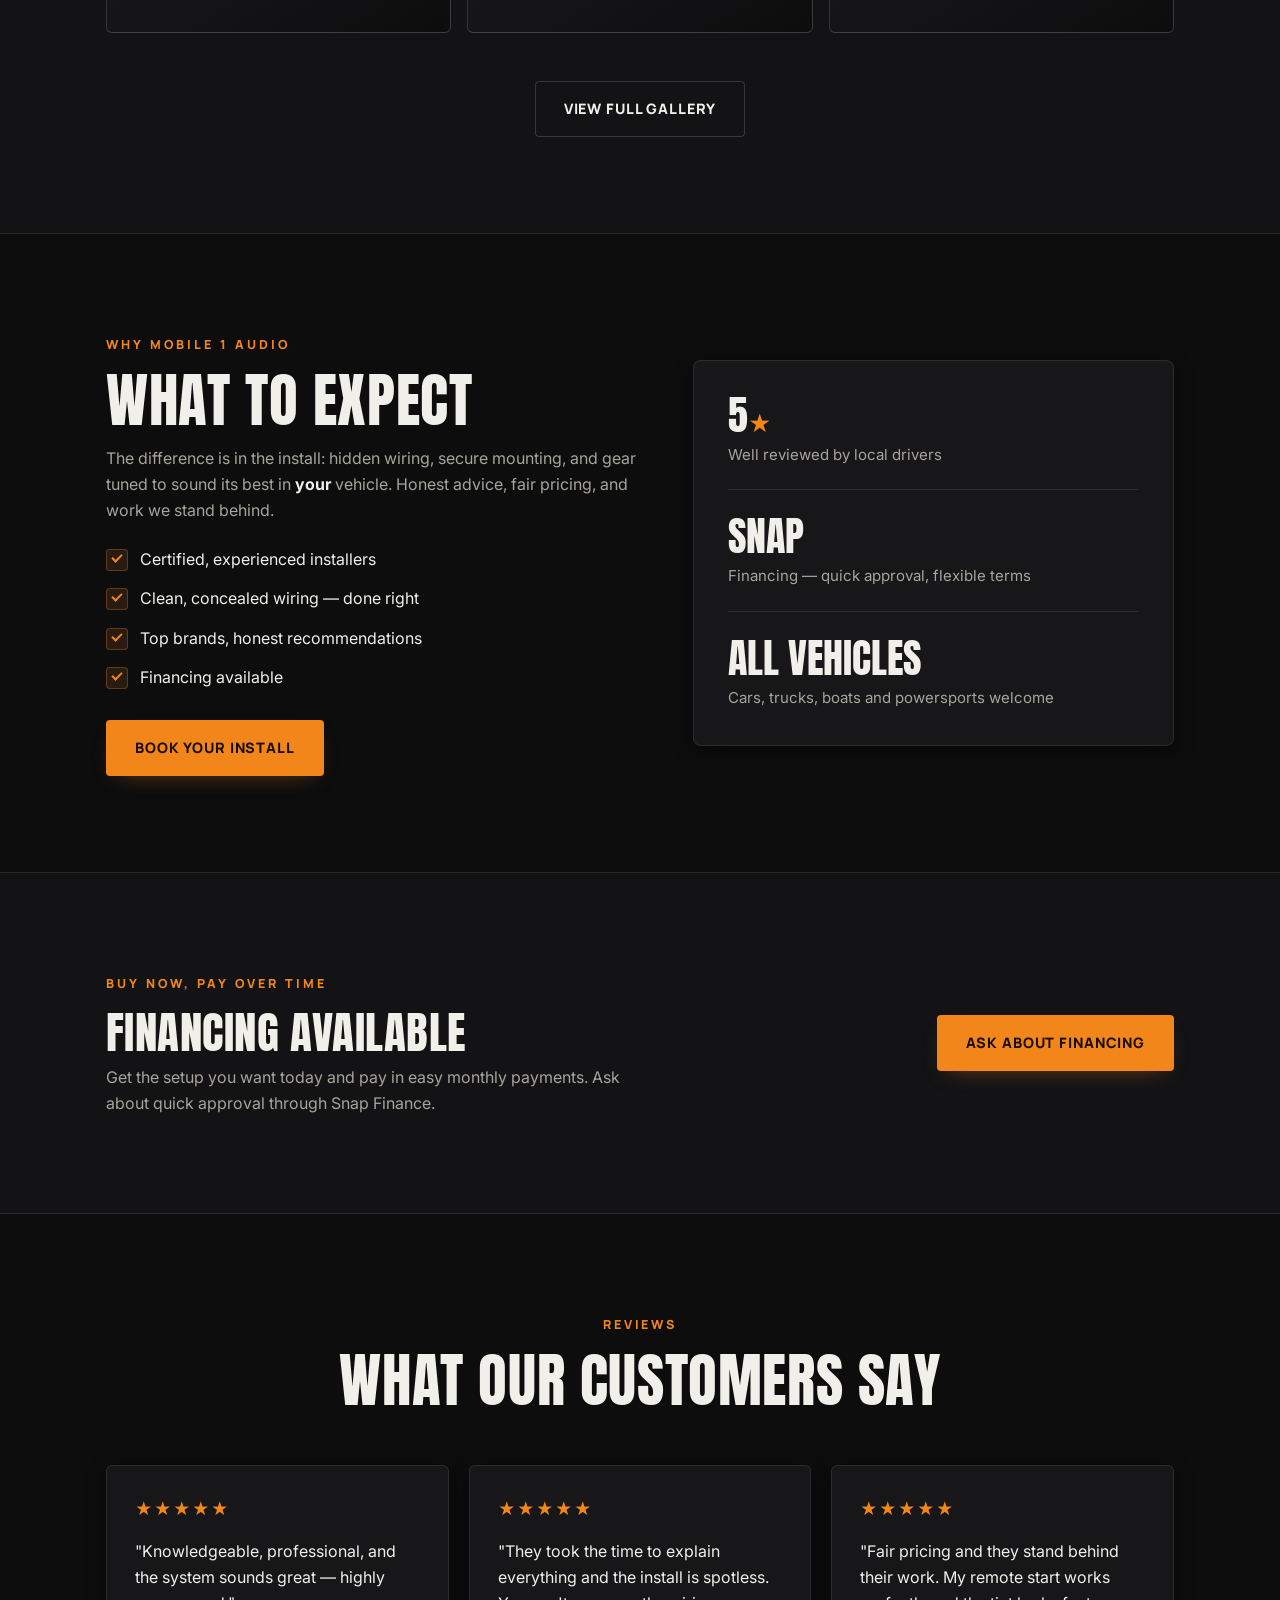
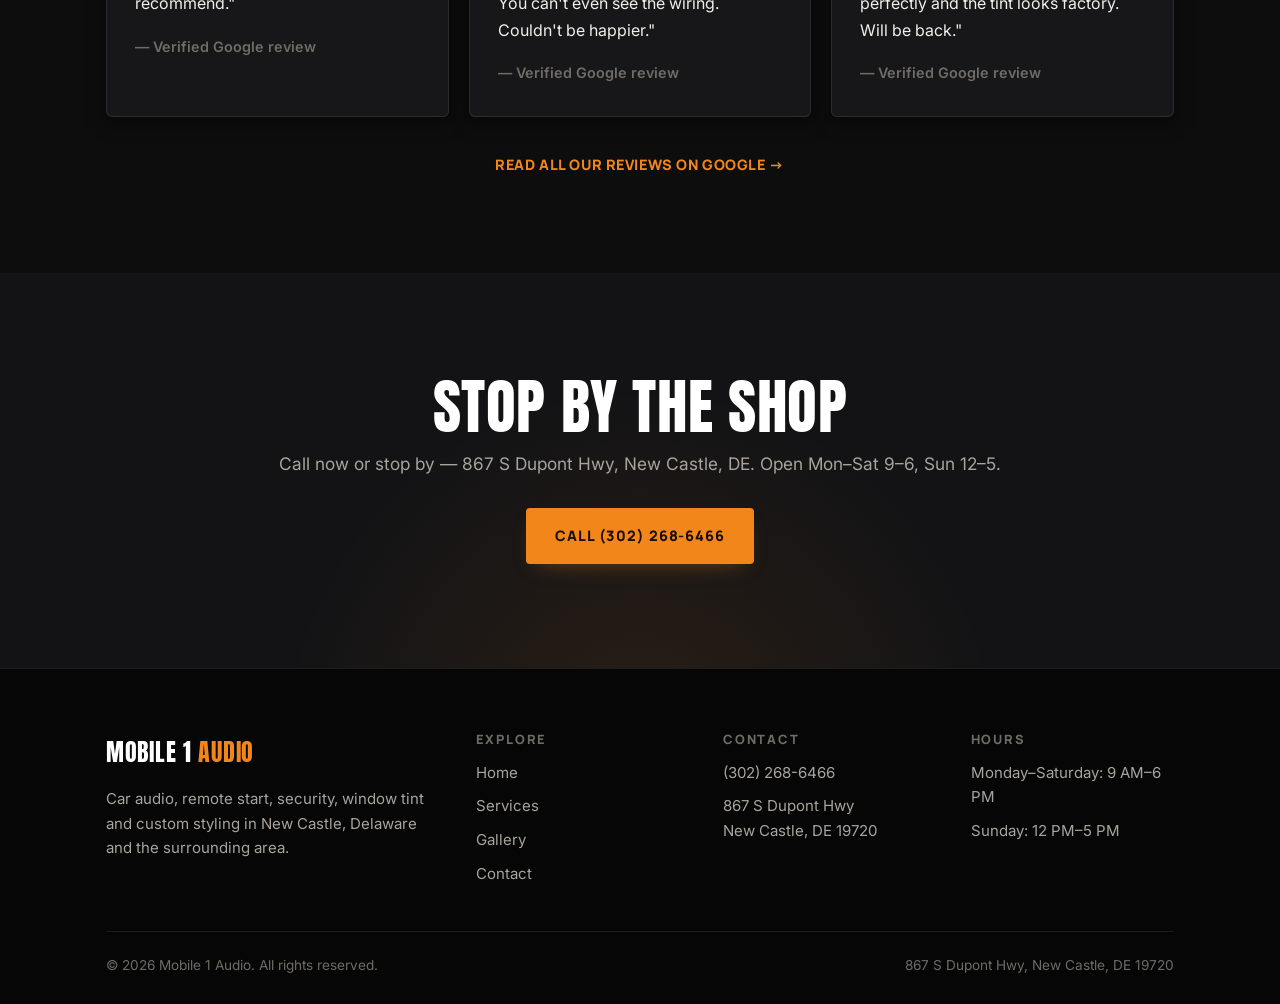
==== commit e5950198: "Add files via upload" ====
--- a/index.html
+++ b/index.html
@@ -4,14 +4,14 @@
   <meta charset="UTF-8">
   <meta name="viewport" content="width=device-width, initial-scale=1.0">
   <title>Mobile 1 Audio | Car Audio, Remote Start &amp; Window Tint in New Castle, DE</title>
-  <meta name="description" content="New Castle, Delaware's premier car audio and customization shop. Sound systems, remote start, alarms, window tint, vinyl wrap, lighting and more. Financing available. Call (302) 268-6466.">
-  <!-- Update REPLACE-WITH-DOMAIN.com sitewide once the client's real domain is confirmed -->
-  <link rel="canonical" href="https://REPLACE-WITH-DOMAIN.com/">
+  <meta name="description" content="Car audio and customization in New Castle, Delaware. Sound systems, remote start, alarms, window tint, vinyl wrap, lighting and more. Financing available. Call (302) 268-6466.">
+  <!-- Canonical set to the live GitHub Pages URL. Swap https://jovensanghera307-ux.github.io/mobile-1-audio for the real domain sitewide once registered. -->
+  <link rel="canonical" href="https://jovensanghera307-ux.github.io/mobile-1-audio/">
   <meta property="og:type" content="website">
   <meta property="og:title" content="Mobile 1 Audio | Car Audio &amp; Customization in New Castle, DE">
   <meta property="og:description" content="Premium car audio, remote start, security, window tint and vinyl wrap in New Castle, Delaware. Expert installs, financing available.">
-  <meta property="og:url" content="https://REPLACE-WITH-DOMAIN.com/">
-  <meta property="og:image" content="https://REPLACE-WITH-DOMAIN.com/images/og-image.jpg">
+  <meta property="og:url" content="https://jovensanghera307-ux.github.io/mobile-1-audio/">
+  <meta property="og:image" content="https://jovensanghera307-ux.github.io/mobile-1-audio/images/og-image.jpg">
   <meta property="og:locale" content="en_US">
   <meta name="twitter:card" content="summary_large_image">
   <meta name="theme-color" content="#0d0d0e">
@@ -26,10 +26,10 @@
     "@type": "AutoPartsStore",
     "name": "Mobile 1 Audio",
     "description": "Car audio and vehicle customization shop in New Castle, Delaware. Sound system upgrades, remote start, car alarms and security, window tint, vinyl wrap, lighting, plus home and marine audio. Financing available.",
-    "url": "https://REPLACE-WITH-DOMAIN.com/",
+    "url": "https://jovensanghera307-ux.github.io/mobile-1-audio/",
     "telephone": "+13022686466",
     "priceRange": "$$",
-    "image": "https://REPLACE-WITH-DOMAIN.com/images/og-image.jpg",
+    "image": "https://jovensanghera307-ux.github.io/mobile-1-audio/images/og-image.jpg",
     "address": {
       "@type": "PostalAddress",
       "streetAddress": "867 S Dupont Hwy",
@@ -84,12 +84,12 @@
             <span class="hero-logo-mark"><span></span><span></span><span></span><span></span><span></span></span>
             <span class="hero-logo-text">Mobile 1 <span>Audio</span></span>
           </div>
-          <p class="hero-tagline">Built to Be Heard</p>
+          <p class="hero-tagline">Car audio and customization in New Castle</p>
           <div class="hero-actions">
             <a href="tel:+13022686466" class="btn btn-primary btn-lg">Call (302) 268-6466</a>
             <a href="contact.html" class="hero-link">or get a free quote →</a>
           </div>
-          <p class="hero-trust"><span class="hero-stars" aria-hidden="true">★★★★★</span> Rated the best shop in town by New Castle drivers</p>
+          <p class="hero-trust"><span class="hero-stars" aria-hidden="true">★★★★★</span> Trusted by drivers across New Castle</p>
         </div>
       </div>
       <!-- A hero photo can be dropped in later as a full-bleed background -->
@@ -107,8 +107,8 @@
     <section class="section">
       <div class="container">
         <div class="section-head">
-          <span class="eyebrow">What We Do</span>
-          <h2>Everything for Your Ride</h2>
+          <span class="eyebrow">Services</span>
+          <h2>What we do</h2>
           <p class="section-intro">One shop for sound, comfort, security and style — cars, trucks, boats and powersports.</p>
         </div>
         <div class="card-grid">
@@ -150,9 +150,9 @@
     <section class="section-spotlight">
       <div class="container spotlight-inner">
         <div class="spotlight-eq" aria-hidden="true"><span></span><span></span><span></span><span></span><span></span><span></span><span></span><span></span><span></span><span></span><span></span></div>
-        <span class="eyebrow">Feel Every Beat</span>
-        <h2>Sound That Hits Different</h2>
-        <p>From whisper-clear highs to bass you feel in your chest — we design and tune systems that turn your car into the best seat in the house.</p>
+        <span class="eyebrow">Our approach</span>
+        <h2>Sound, tuned properly</h2>
+        <p>We design and tune each system to sound clean and balanced — clear highs, controlled bass, set up for how you actually listen.</p>
         <div class="spotlight-actions">
           <a href="tel:+13022686466" class="btn btn-primary">Talk to an Installer</a>
         </div>
@@ -163,7 +163,7 @@
       <div class="container">
         <div class="section-head">
           <span class="eyebrow">Recent Work</span>
-          <h2>See the Difference</h2>
+          <h2>Recent builds</h2>
           <p class="section-intro">A look at builds coming out of the shop. <!-- REPLACE placeholder tiles with real install photos. --></p>
         </div>
         <div class="gallery">
@@ -183,8 +183,8 @@
         <div class="split">
           <div class="split-content reveal">
             <span class="eyebrow">Why Mobile 1 Audio</span>
-            <h2>Best Shop in Town</h2>
-            <p>Anyone can sell you a speaker. What sets us apart is the install: hidden wiring, secure mounting, and gear tuned to sound its best in <em>your</em> vehicle. Honest advice, fair pricing, and work we stand behind.</p>
+            <h2>What to expect</h2>
+            <p>The difference is in the install: hidden wiring, secure mounting, and gear tuned to sound its best in <em>your</em> vehicle. Honest advice, fair pricing, and work we stand behind.</p>
             <ul class="checklist">
               <li>Certified, experienced installers</li>
               <li>Clean, concealed wiring — done right</li>
@@ -194,7 +194,7 @@
             <a href="contact.html" class="btn btn-primary">Book Your Install</a>
           </div>
           <div class="stat-panel reveal">
-            <div class="stat"><strong>5<small>★</small></strong><span>Rated the best shop in town by local customers</span></div>
+            <div class="stat"><strong>5<small>★</small></strong><span>Well reviewed by local drivers</span></div>
             <div class="stat"><strong>Snap</strong><span>Financing — quick approval, flexible terms</span></div>
             <div class="stat"><strong>All Vehicles</strong><span>Cars, trucks, boats and powersports welcome</span></div>
           </div>
@@ -223,7 +223,7 @@
         <div class="testimonial-grid">
           <div class="testimonial reveal">
             <div class="stars" aria-label="5 star review">★★★★★</div>
-            <p>"Best shop in town — knowledgeable, professional, and the system sounds incredible. Highly recommend to anyone in Delaware."</p>
+            <p>"Knowledgeable, professional, and the system sounds great — highly recommend."</p>
             <cite>— Verified Google review</cite>
           </div>
           <div class="testimonial reveal">
@@ -243,7 +243,7 @@
 
     <section class="cta-banner">
       <div class="container">
-        <h2>Ready to Upgrade Your Ride?</h2>
+        <h2>Stop by the shop</h2>
         <p>Call now or stop by — 867 S Dupont Hwy, New Castle, DE. Open Mon–Sat 9–6, Sun 12–5.</p>
         <a href="tel:+13022686466" class="btn btn-primary">Call (302) 268-6466</a>
       </div>
@@ -256,7 +256,7 @@
       <div class="footer-grid">
         <div>
           <div class="footer-logo">Mobile 1 <span>Audio</span></div>
-          <p>Premium car audio, remote start, security, window tint and custom styling — serving New Castle, Delaware and the surrounding area.</p>
+          <p>Car audio, remote start, security, window tint and custom styling in New Castle, Delaware and the surrounding area.</p>
         </div>
         <div>
           <h4>Explore</h4>
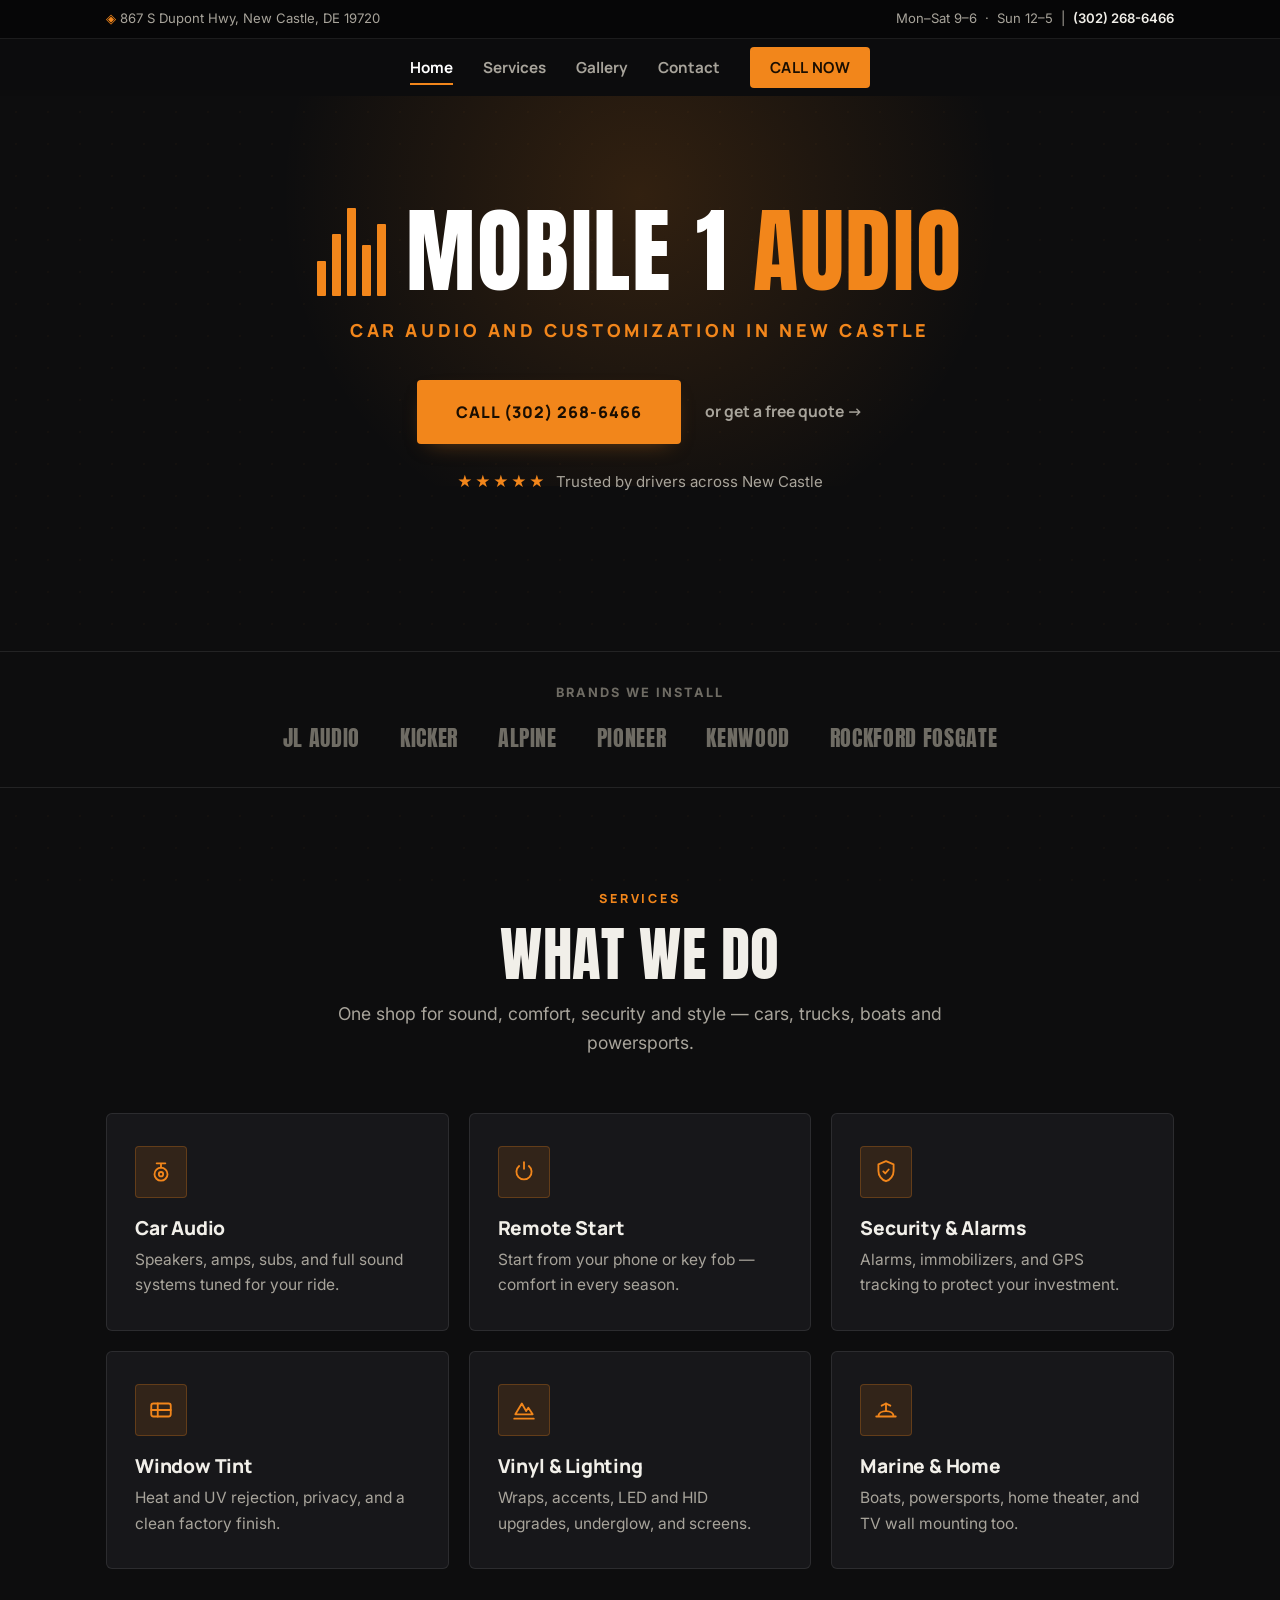
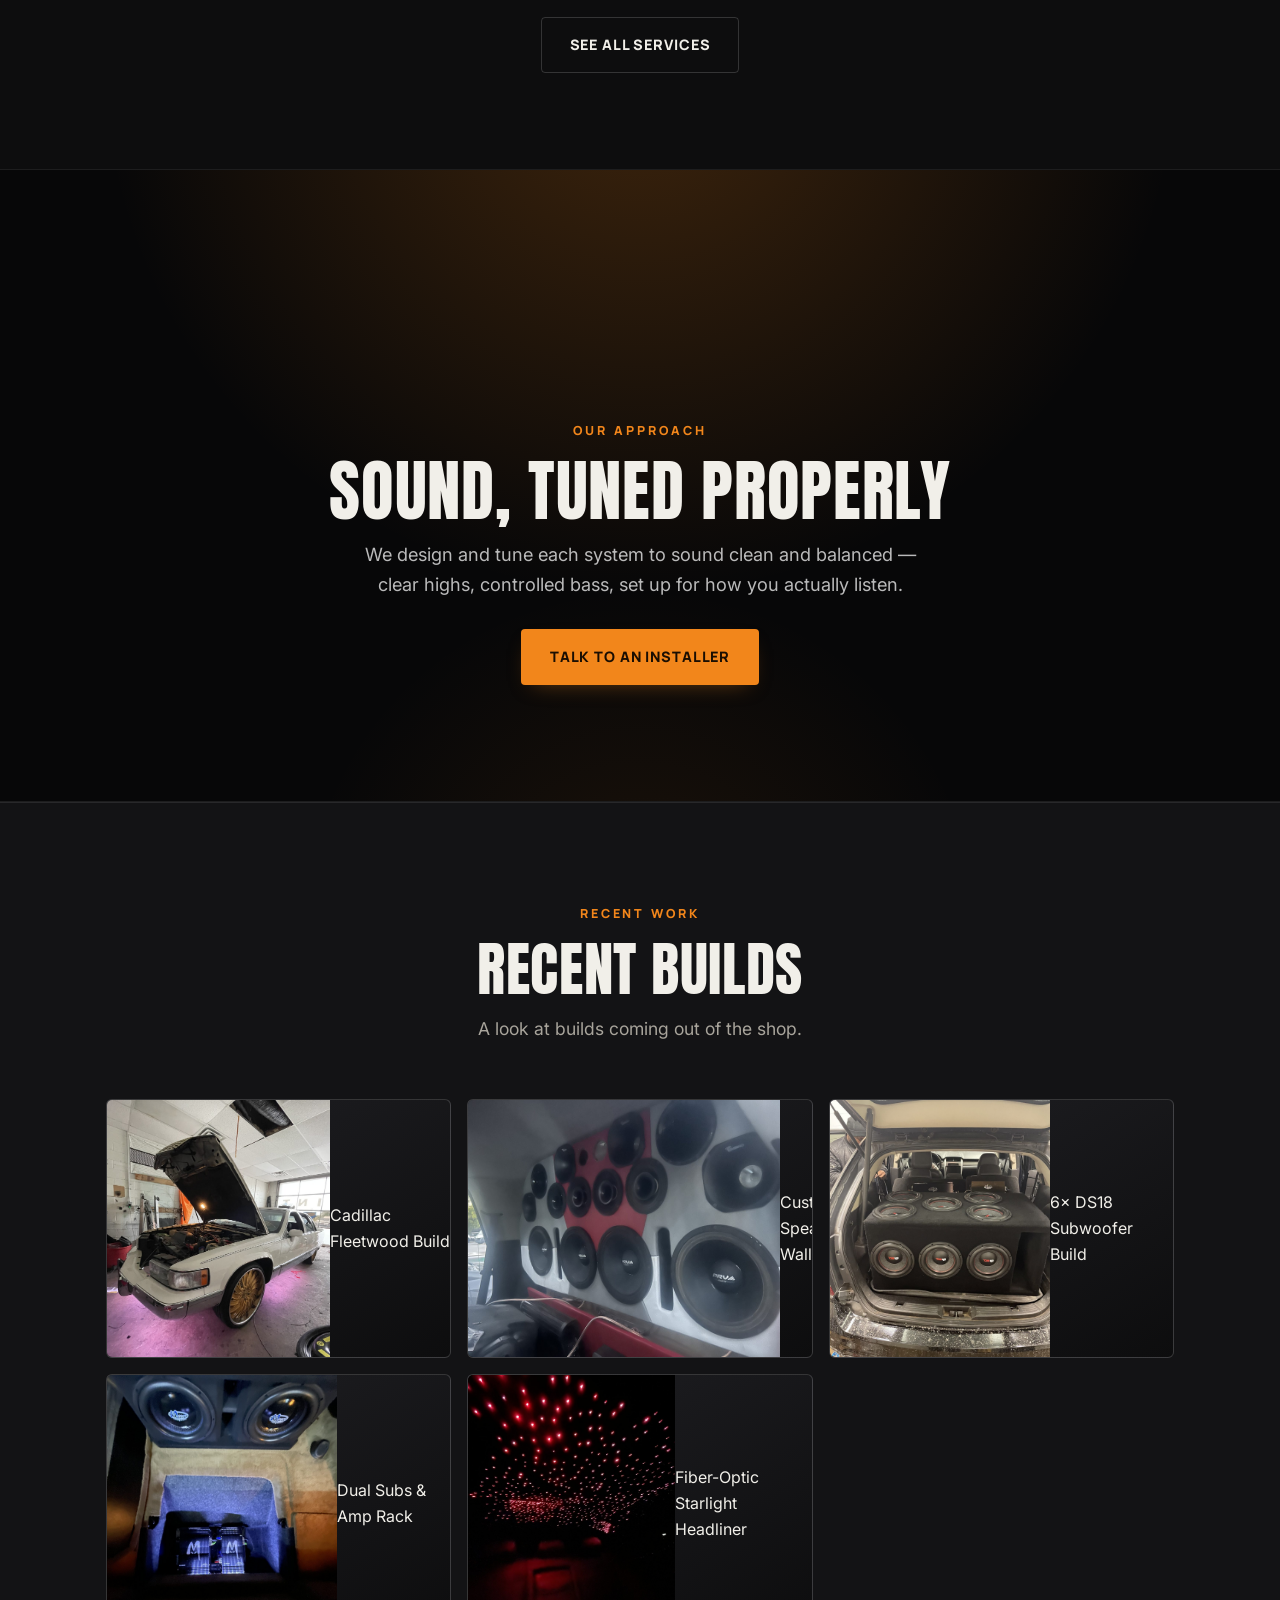
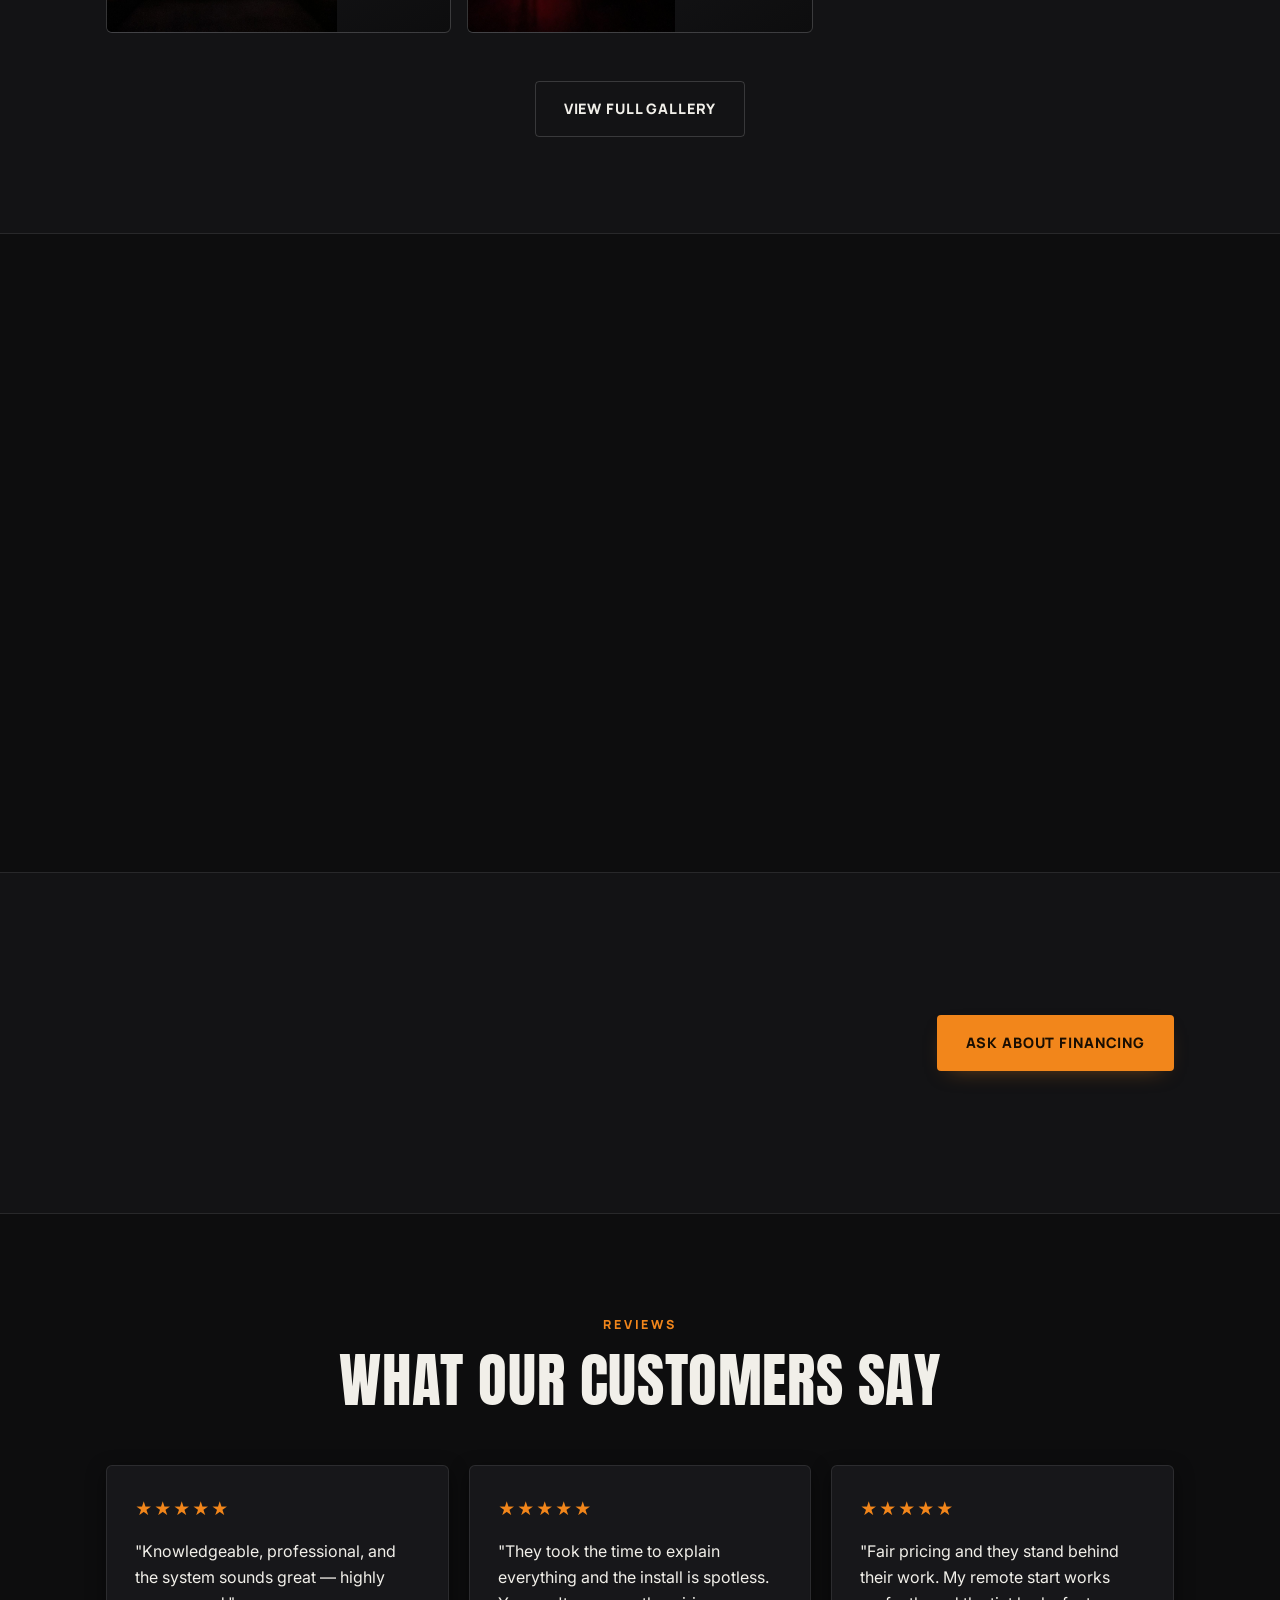
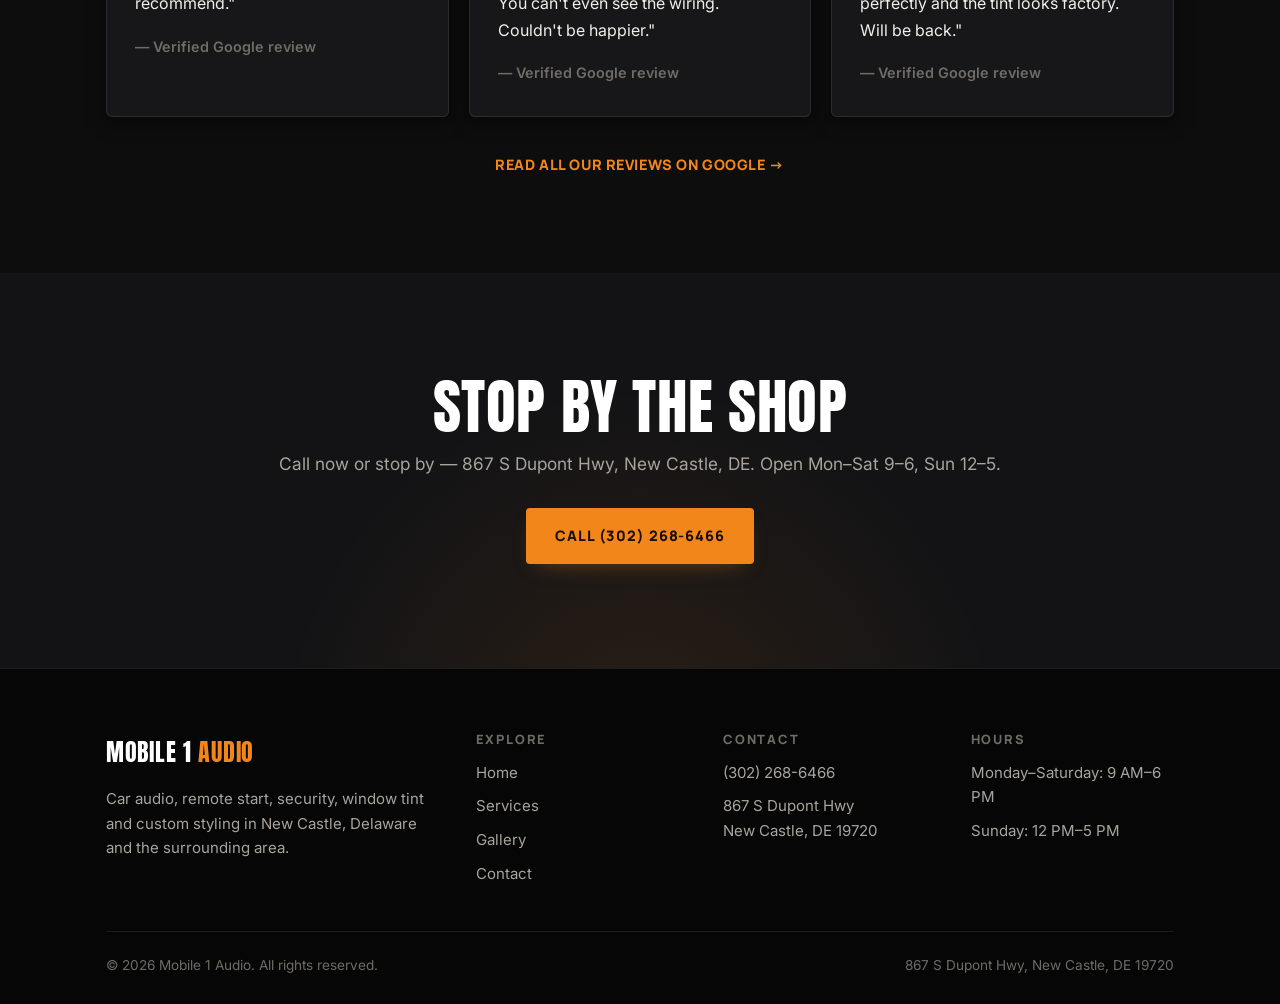
==== commit dd6ce3b3: "Wire up homepage gallery preview to real install photos" ====
--- a/index.html
+++ b/index.html
@@ -1,298 +1,297 @@
 <!DOCTYPE html>
 <html lang="en">
 <head>
-  <meta charset="UTF-8">
-  <meta name="viewport" content="width=device-width, initial-scale=1.0">
-  <title>Mobile 1 Audio | Car Audio, Remote Start &amp; Window Tint in New Castle, DE</title>
-  <meta name="description" content="Car audio and customization in New Castle, Delaware. Sound systems, remote start, alarms, window tint, vinyl wrap, lighting and more. Financing available. Call (302) 268-6466.">
-  <!-- Canonical set to the live GitHub Pages URL. Swap https://jovensanghera307-ux.github.io/mobile-1-audio for the real domain sitewide once registered. -->
-  <link rel="canonical" href="https://jovensanghera307-ux.github.io/mobile-1-audio/">
-  <meta property="og:type" content="website">
-  <meta property="og:title" content="Mobile 1 Audio | Car Audio &amp; Customization in New Castle, DE">
-  <meta property="og:description" content="Premium car audio, remote start, security, window tint and vinyl wrap in New Castle, Delaware. Expert installs, financing available.">
-  <meta property="og:url" content="https://jovensanghera307-ux.github.io/mobile-1-audio/">
-  <meta property="og:image" content="https://jovensanghera307-ux.github.io/mobile-1-audio/images/og-image.jpg">
-  <meta property="og:locale" content="en_US">
-  <meta name="twitter:card" content="summary_large_image">
-  <meta name="theme-color" content="#0d0d0e">
-  <link rel="icon" href="favicon.svg" type="image/svg+xml">
-  <link rel="preconnect" href="https://fonts.googleapis.com">
-  <link rel="preconnect" href="https://fonts.gstatic.com" crossorigin>
-  <link href="https://fonts.googleapis.com/css2?family=Anton&family=Manrope:wght@600;700;800&family=Inter:wght@400;500;600&display=swap" rel="stylesheet">
-  <link rel="stylesheet" href="css/styles.css">
-  <script type="application/ld+json">
-  {
-    "@context": "https://schema.org",
-    "@type": "AutoPartsStore",
-    "name": "Mobile 1 Audio",
-    "description": "Car audio and vehicle customization shop in New Castle, Delaware. Sound system upgrades, remote start, car alarms and security, window tint, vinyl wrap, lighting, plus home and marine audio. Financing available.",
-    "url": "https://jovensanghera307-ux.github.io/mobile-1-audio/",
-    "telephone": "+13022686466",
-    "priceRange": "$$",
-    "image": "https://jovensanghera307-ux.github.io/mobile-1-audio/images/og-image.jpg",
-    "address": {
-      "@type": "PostalAddress",
-      "streetAddress": "867 S Dupont Hwy",
-      "addressLocality": "New Castle",
-      "addressRegion": "DE",
-      "postalCode": "19720",
-      "addressCountry": "US"
-    },
-    "geo": { "@type": "GeoCoordinates", "latitude": 39.6512, "longitude": -75.6089 },
-    "openingHoursSpecification": [
-      { "@type": "OpeningHoursSpecification", "dayOfWeek": ["Monday","Tuesday","Wednesday","Thursday","Friday","Saturday"], "opens": "09:00", "closes": "18:00" },
-      { "@type": "OpeningHoursSpecification", "dayOfWeek": ["Sunday"], "opens": "12:00", "closes": "17:00" }
-    ],
-    "hasMap": "https://www.google.com/maps/search/?api=1&query=Mobile+1+Audio+867+S+Dupont+Hwy+New+Castle+DE+19720"
-  }
-  </script>
+<meta charset="UTF-8">
+<meta name="viewport" content="width=device-width, initial-scale=1.0">
+<title>Mobile 1 Audio | Car Audio, Remote Start &amp; Window Tint in New Castle, DE</title>
+<meta name="description" content="Car audio and customization in New Castle, Delaware. Sound systems, remote start, alarms, window tint, vinyl wrap, lighting and more. Financing available. Call (302) 268-6466.">
+<!-- Canonical set to the live GitHub Pages URL. Swap https://jovensanghera307-ux.github.io/mobile-1-audio for the real domain sitewide once registered. -->
+<link rel="canonical" href="https://jovensanghera307-ux.github.io/mobile-1-audio/">
+<meta property="og:type" content="website">
+<meta property="og:title" content="Mobile 1 Audio | Car Audio &amp; Customization in New Castle, DE">
+<meta property="og:description" content="Premium car audio, remote start, security, window tint and vinyl wrap in New Castle, Delaware. Expert installs, financing available.">
+<meta property="og:url" content="https://jovensanghera307-ux.github.io/mobile-1-audio/">
+<meta property="og:image" content="https://jovensanghera307-ux.github.io/mobile-1-audio/images/og-image.jpg">
+<meta property="og:locale" content="en_US">
+<meta name="twitter:card" content="summary_large_image">
+<meta name="theme-color" content="#0d0d0e">
+<link rel="icon" href="favicon.svg" type="image/svg+xml">
+<link rel="preconnect" href="https://fonts.googleapis.com">
+<link rel="preconnect" href="https://fonts.gstatic.com" crossorigin>
+<link href="https://fonts.googleapis.com/css2?family=Anton&family=Manrope:wght@600;700;800&family=Inter:wght@400;500;600&display=swap" rel="stylesheet">
+<link rel="stylesheet" href="css/styles.css">
+<script type="application/ld+json">
+{
+"@context": "https://schema.org",
+"@type": "AutoPartsStore",
+"name": "Mobile 1 Audio",
+"description": "Car audio and vehicle customization shop in New Castle, Delaware. Sound system upgrades, remote start, car alarms and security, window tint, vinyl wrap, lighting, plus home and marine audio. Financing available.",
+"url": "https://jovensanghera307-ux.github.io/mobile-1-audio/",
+"telephone": "+13022686466",
+"priceRange": "$$",
+"image": "https://jovensanghera307-ux.github.io/mobile-1-audio/images/og-image.jpg",
+"address": {
+"@type": "PostalAddress",
+"streetAddress": "867 S Dupont Hwy",
+"addressLocality": "New Castle",
+"addressRegion": "DE",
+"postalCode": "19720",
+"addressCountry": "US"
+},
+"geo": { "@type": "GeoCoordinates", "latitude": 39.6512, "longitude": -75.6089 },
+"openingHoursSpecification": [
+{ "@type": "OpeningHoursSpecification", "dayOfWeek": ["Monday","Tuesday","Wednesday","Thursday","Friday","Saturday"], "opens": "09:00", "closes": "18:00" },
+{ "@type": "OpeningHoursSpecification", "dayOfWeek": ["Sunday"], "opens": "12:00", "closes": "17:00" }
+],
+"hasMap": "https://www.google.com/maps/search/?api=1&query=Mobile+1+Audio+867+S+Dupont+Hwy+New+Castle+DE+19720"
+}
+</script>
 </head>
 <body>
 
-  <a class="skip-link" href="#main">Skip to content</a>
-
-  <div class="topbar">
-    <div class="container">
-      <span><span class="pin" aria-hidden="true">◈</span> 867 S Dupont Hwy, New Castle, DE 19720</span>
-      <span>Mon–Sat 9–6 &nbsp;·&nbsp; Sun 12–5 &nbsp;|&nbsp; <a href="tel:+13022686466">(302) 268-6466</a></span>
-    </div>
-  </div>
-
-  <header class="site-header nav-center">
-    <div class="container">
-      <button class="nav-toggle" aria-label="Toggle navigation" aria-expanded="false"><span></span><span></span><span></span></button>
-      <nav class="main-nav">
-        <ul>
-          <li><a href="index.html">Home</a></li>
-          <li><a href="services.html">Services</a></li>
-          <li><a href="about.html">Gallery</a></li>
-          <li><a href="contact.html">Contact</a></li>
-          <li><a href="tel:+13022686466" class="nav-cta">Call Now</a></li>
-        </ul>
-      </nav>
-    </div>
-  </header>
-
-  <main id="main">
-
-    <section class="hero">
-      <div class="container">
-        <div class="hero-inner">
-          <h1 class="sr-only">Mobile 1 Audio — car audio, remote start, security and window tint in New Castle, DE</h1>
-          <!-- When the client sends a real logo, replace the .hero-logo block below with: <img class="hero-logo-img" src="images/logo.png" alt="Mobile 1 Audio"> -->
-          <div class="hero-logo" aria-hidden="true">
-            <span class="hero-logo-mark"><span></span><span></span><span></span><span></span><span></span></span>
-            <span class="hero-logo-text">Mobile 1 <span>Audio</span></span>
-          </div>
-          <p class="hero-tagline">Car audio and customization in New Castle</p>
-          <div class="hero-actions">
-            <a href="tel:+13022686466" class="btn btn-primary btn-lg">Call (302) 268-6466</a>
-            <a href="contact.html" class="hero-link">or get a free quote →</a>
-          </div>
-          <p class="hero-trust"><span class="hero-stars" aria-hidden="true">★★★★★</span> Trusted by drivers across New Castle</p>
-        </div>
-      </div>
-      <!-- A hero photo can be dropped in later as a full-bleed background -->
-    </section>
-
-    <div class="brand-row">
-      <div class="container">
-        <p>Brands we install</p>
-        <div class="brand-list">
-          <span>JL Audio</span><span>Kicker</span><span>Alpine</span><span>Pioneer</span><span>Kenwood</span><span>Rockford Fosgate</span>
-        </div>
-      </div>
-    </div>
-
-    <section class="section">
-      <div class="container">
-        <div class="section-head">
-          <span class="eyebrow">Services</span>
-          <h2>What we do</h2>
-          <p class="section-intro">One shop for sound, comfort, security and style — cars, trucks, boats and powersports.</p>
-        </div>
-        <div class="card-grid">
-          <div class="card reveal">
-            <span class="card-icon"><svg viewBox="0 0 24 24" aria-hidden="true"><circle cx="12" cy="14" r="6"/><circle cx="12" cy="14" r="2"/><path d="M8 4h8M12 4v4"/></svg></span>
-            <h3>Car Audio</h3>
-            <p>Speakers, amps, subs, and full sound systems tuned for your ride.</p>
-          </div>
-          <div class="card reveal">
-            <span class="card-icon"><svg viewBox="0 0 24 24" aria-hidden="true"><path d="M12 3v6"/><path d="M7.5 6.5a7 7 0 1 0 9 0"/></svg></span>
-            <h3>Remote Start</h3>
-            <p>Start from your phone or key fob — comfort in every season.</p>
-          </div>
-          <div class="card reveal">
-            <span class="card-icon"><svg viewBox="0 0 24 24" aria-hidden="true"><path d="M12 2l7 3v6c0 4.4-3 8.3-7 9.5C8 19.3 5 15.4 5 11V5l7-3z"/><path d="M9.5 11.5l1.8 1.8 3.2-3.6"/></svg></span>
-            <h3>Security &amp; Alarms</h3>
-            <p>Alarms, immobilizers, and GPS tracking to protect your investment.</p>
-          </div>
-          <div class="card reveal">
-            <span class="card-icon"><svg viewBox="0 0 24 24" aria-hidden="true"><rect x="3" y="6" width="18" height="12" rx="2"/><path d="M3 12h18M9 6v12"/></svg></span>
-            <h3>Window Tint</h3>
-            <p>Heat and UV rejection, privacy, and a clean factory finish.</p>
-          </div>
-          <div class="card reveal">
-            <span class="card-icon"><svg viewBox="0 0 24 24" aria-hidden="true"><path d="M4 16l6-10 4 7 2-3 4 6z"/><path d="M3 20h18"/></svg></span>
-            <h3>Vinyl &amp; Lighting</h3>
-            <p>Wraps, accents, LED and HID upgrades, underglow, and screens.</p>
-          </div>
-          <div class="card reveal">
-            <span class="card-icon"><svg viewBox="0 0 24 24" aria-hidden="true"><path d="M3 18h18M5 18c0-3 3-5 7-5s7 2 7 5"/><path d="M12 13V6M12 6l4 2M12 6L8 8"/></svg></span>
-            <h3>Marine &amp; Home</h3>
-            <p>Boats, powersports, home theater, and TV wall mounting too.</p>
-          </div>
-        </div>
-        <div class="section-cta"><a href="services.html" class="btn btn-outline">See All Services</a></div>
-      </div>
-    </section>
-
-    <section class="section-spotlight">
-      <div class="container spotlight-inner">
-        <div class="spotlight-eq" aria-hidden="true"><span></span><span></span><span></span><span></span><span></span><span></span><span></span><span></span><span></span><span></span><span></span></div>
-        <span class="eyebrow">Our approach</span>
-        <h2>Sound, tuned properly</h2>
-        <p>We design and tune each system to sound clean and balanced — clear highs, controlled bass, set up for how you actually listen.</p>
-        <div class="spotlight-actions">
-          <a href="tel:+13022686466" class="btn btn-primary">Talk to an Installer</a>
-        </div>
-      </div>
-    </section>
-
-    <section class="section section-alt">
-      <div class="container">
-        <div class="section-head">
-          <span class="eyebrow">Recent Work</span>
-          <h2>Recent builds</h2>
-          <p class="section-intro">A look at builds coming out of the shop. <!-- REPLACE placeholder tiles with real install photos. --></p>
-        </div>
-        <div class="gallery">
-          <figure class="gallery-item reveal"><span class="gallery-ph">Sound System</span></figure>
-          <figure class="gallery-item reveal"><span class="gallery-ph">Subwoofer Build</span></figure>
-          <figure class="gallery-item reveal"><span class="gallery-ph">Window Tint</span></figure>
-          <figure class="gallery-item reveal"><span class="gallery-ph">Vinyl Wrap</span></figure>
-          <figure class="gallery-item reveal"><span class="gallery-ph">Dash Screen</span></figure>
-          <figure class="gallery-item reveal"><span class="gallery-ph">Lighting</span></figure>
-        </div>
-        <div class="section-cta"><a href="about.html" class="btn btn-outline">View Full Gallery</a></div>
-      </div>
-    </section>
-
-    <section class="section">
-      <div class="container">
-        <div class="split">
-          <div class="split-content reveal">
-            <span class="eyebrow">Why Mobile 1 Audio</span>
-            <h2>What to expect</h2>
-            <p>The difference is in the install: hidden wiring, secure mounting, and gear tuned to sound its best in <em>your</em> vehicle. Honest advice, fair pricing, and work we stand behind.</p>
-            <ul class="checklist">
-              <li>Certified, experienced installers</li>
-              <li>Clean, concealed wiring — done right</li>
-              <li>Top brands, honest recommendations</li>
-              <li>Financing available</li>
-            </ul>
-            <a href="contact.html" class="btn btn-primary">Book Your Install</a>
-          </div>
-          <div class="stat-panel reveal">
-            <div class="stat"><strong>5<small>★</small></strong><span>Well reviewed by local drivers</span></div>
-            <div class="stat"><strong>Snap</strong><span>Financing — quick approval, flexible terms</span></div>
-            <div class="stat"><strong>All Vehicles</strong><span>Cars, trucks, boats and powersports welcome</span></div>
-          </div>
-        </div>
-      </div>
-    </section>
-
-    <section class="section section-finance">
-      <div class="container finance-inner">
-        <div class="reveal">
-          <span class="eyebrow">Buy Now, Pay Over Time</span>
-          <h2>Financing Available</h2>
-          <p>Get the setup you want today and pay in easy monthly payments. Ask about quick approval through Snap Finance.</p>
-        </div>
-        <a href="tel:+13022686466" class="btn btn-accent">Ask About Financing</a>
-      </div>
-    </section>
-
-    <section class="section">
-      <div class="container">
-        <div class="section-head">
-          <span class="eyebrow">Reviews</span>
-          <h2>What Our Customers Say</h2>
-        </div>
-        <!-- REPLACE the quotes below with real reviews from the client's Google/Facebook page. Kept generic on purpose — do not invent customer names. -->
-        <div class="testimonial-grid">
-          <div class="testimonial reveal">
-            <div class="stars" aria-label="5 star review">★★★★★</div>
-            <p>"Knowledgeable, professional, and the system sounds great — highly recommend."</p>
-            <cite>— Verified Google review</cite>
-          </div>
-          <div class="testimonial reveal">
-            <div class="stars" aria-label="5 star review">★★★★★</div>
-            <p>"They took the time to explain everything and the install is spotless. You can't even see the wiring. Couldn't be happier."</p>
-            <cite>— Verified Google review</cite>
-          </div>
-          <div class="testimonial reveal">
-            <div class="stars" aria-label="5 star review">★★★★★</div>
-            <p>"Fair pricing and they stand behind their work. My remote start works perfectly and the tint looks factory. Will be back."</p>
-            <cite>— Verified Google review</cite>
-          </div>
-        </div>
-        <div style="text-align:center"><a class="google-review-link" href="https://www.google.com/maps/search/?api=1&amp;query=Mobile+1+Audio+867+S+Dupont+Hwy+New+Castle+DE+19720" target="_blank" rel="noopener">Read all our reviews on Google →</a></div>
-      </div>
-    </section>
-
-    <section class="cta-banner">
-      <div class="container">
-        <h2>Stop by the shop</h2>
-        <p>Call now or stop by — 867 S Dupont Hwy, New Castle, DE. Open Mon–Sat 9–6, Sun 12–5.</p>
-        <a href="tel:+13022686466" class="btn btn-primary">Call (302) 268-6466</a>
-      </div>
-    </section>
-
-  </main>
-
-  <footer class="site-footer">
-    <div class="container">
-      <div class="footer-grid">
-        <div>
-          <div class="footer-logo">Mobile 1 <span>Audio</span></div>
-          <p>Car audio, remote start, security, window tint and custom styling in New Castle, Delaware and the surrounding area.</p>
-        </div>
-        <div>
-          <h4>Explore</h4>
-          <ul>
-            <li><a href="index.html">Home</a></li>
-            <li><a href="services.html">Services</a></li>
-            <li><a href="about.html">Gallery</a></li>
-            <li><a href="contact.html">Contact</a></li>
-          </ul>
-        </div>
-        <div>
-          <h4>Contact</h4>
-          <ul>
-            <li><a href="tel:+13022686466">(302) 268-6466</a></li>
-            <li>867 S Dupont Hwy<br>New Castle, DE 19720</li>
-          </ul>
-        </div>
-        <div>
-          <h4>Hours</h4>
-          <ul>
-            <li>Monday–Saturday: 9 AM–6 PM</li>
-            <li>Sunday: 12 PM–5 PM</li>
-          </ul>
-        </div>
-      </div>
-      <div class="footer-bottom">
-        <span>&copy; <span id="year"></span> Mobile 1 Audio. All rights reserved.</span>
-        <span>867 S Dupont Hwy, New Castle, DE 19720</span>
-      </div>
-    </div>
-  </footer>
-
-  <div class="mobile-call-bar">
-    <a href="tel:+13022686466">Call (302) 268-6466</a>
-  </div>
-
-  <script src="js/main.js"></script>
+<a class="skip-link" href="#main">Skip to content</a>
+
+<div class="topbar">
+<div class="container">
+<span><span class="pin" aria-hidden="true">◈</span> 867 S Dupont Hwy, New Castle, DE 19720</span>
+<span>Mon–Sat 9–6 &nbsp;·&nbsp; Sun 12–5 &nbsp;|&nbsp; <a href="tel:+13022686466">(302) 268-6466</a></span>
+</div>
+</div>
+
+<header class="site-header nav-center">
+<div class="container">
+<button class="nav-toggle" aria-label="Toggle navigation" aria-expanded="false"><span></span><span></span><span></span></button>
+<nav class="main-nav">
+<ul>
+<li><a href="index.html">Home</a></li>
+<li><a href="services.html">Services</a></li>
+<li><a href="about.html">Gallery</a></li>
+<li><a href="contact.html">Contact</a></li>
+<li><a href="tel:+13022686466" class="nav-cta">Call Now</a></li>
+</ul>
+</nav>
+</div>
+</header>
+
+<main id="main">
+
+<section class="hero">
+<div class="container">
+<div class="hero-inner">
+<h1 class="sr-only">Mobile 1 Audio — car audio, remote start, security and window tint in New Castle, DE</h1>
+<!-- When the client sends a real logo, replace the .hero-logo block below with: <img class="hero-logo-img" src="images/logo.png" alt="Mobile 1 Audio"> -->
+<div class="hero-logo" aria-hidden="true">
+<span class="hero-logo-mark"><span></span><span></span><span></span><span></span><span></span></span>
+<span class="hero-logo-text">Mobile 1 <span>Audio</span></span>
+</div>
+<p class="hero-tagline">Car audio and customization in New Castle</p>
+<div class="hero-actions">
+<a href="tel:+13022686466" class="btn btn-primary btn-lg">Call (302) 268-6466</a>
+<a href="contact.html" class="hero-link">or get a free quote →</a>
+</div>
+<p class="hero-trust"><span class="hero-stars" aria-hidden="true">★★★★★</span> Trusted by drivers across New Castle</p>
+</div>
+</div>
+<!-- A hero photo can be dropped in later as a full-bleed background -->
+</section>
+
+<div class="brand-row">
+<div class="container">
+<p>Brands we install</p>
+<div class="brand-list">
+<span>JL Audio</span><span>Kicker</span><span>Alpine</span><span>Pioneer</span><span>Kenwood</span><span>Rockford Fosgate</span>
+</div>
+</div>
+</div>
+
+<section class="section">
+<div class="container">
+<div class="section-head">
+<span class="eyebrow">Services</span>
+<h2>What we do</h2>
+<p class="section-intro">One shop for sound, comfort, security and style — cars, trucks, boats and powersports.</p>
+</div>
+<div class="card-grid">
+<div class="card reveal">
+<span class="card-icon"><svg viewBox="0 0 24 24" aria-hidden="true"><circle cx="12" cy="14" r="6"/><circle cx="12" cy="14" r="2"/><path d="M8 4h8M12 4v4"/></svg></span>
+<h3>Car Audio</h3>
+<p>Speakers, amps, subs, and full sound systems tuned for your ride.</p>
+</div>
+<div class="card reveal">
+<span class="card-icon"><svg viewBox="0 0 24 24" aria-hidden="true"><path d="M12 3v6"/><path d="M7.5 6.5a7 7 0 1 0 9 0"/></svg></span>
+<h3>Remote Start</h3>
+<p>Start from your phone or key fob — comfort in every season.</p>
+</div>
+<div class="card reveal">
+<span class="card-icon"><svg viewBox="0 0 24 24" aria-hidden="true"><path d="M12 2l7 3v6c0 4.4-3 8.3-7 9.5C8 19.3 5 15.4 5 11V5l7-3z"/><path d="M9.5 11.5l1.8 1.8 3.2-3.6"/></svg></span>
+<h3>Security &amp; Alarms</h3>
+<p>Alarms, immobilizers, and GPS tracking to protect your investment.</p>
+</div>
+<div class="card reveal">
+<span class="card-icon"><svg viewBox="0 0 24 24" aria-hidden="true"><rect x="3" y="6" width="18" height="12" rx="2"/><path d="M3 12h18M9 6v12"/></svg></span>
+<h3>Window Tint</h3>
+<p>Heat and UV rejection, privacy, and a clean factory finish.</p>
+</div>
+<div class="card reveal">
+<span class="card-icon"><svg viewBox="0 0 24 24" aria-hidden="true"><path d="M4 16l6-10 4 7 2-3 4 6z"/><path d="M3 20h18"/></svg></span>
+<h3>Vinyl &amp; Lighting</h3>
+<p>Wraps, accents, LED and HID upgrades, underglow, and screens.</p>
+</div>
+<div class="card reveal">
+<span class="card-icon"><svg viewBox="0 0 24 24" aria-hidden="true"><path d="M3 18h18M5 18c0-3 3-5 7-5s7 2 7 5"/><path d="M12 13V6M12 6l4 2M12 6L8 8"/></svg></span>
+<h3>Marine &amp; Home</h3>
+<p>Boats, powersports, home theater, and TV wall mounting too.</p>
+</div>
+</div>
+<div class="section-cta"><a href="services.html" class="btn btn-outline">See All Services</a></div>
+</div>
+</section>
+
+<section class="section-spotlight">
+<div class="container spotlight-inner">
+<div class="spotlight-eq" aria-hidden="true"><span></span><span></span><span></span><span></span><span></span><span></span><span></span><span></span><span></span><span></span><span></span></div>
+<span class="eyebrow">Our approach</span>
+<h2>Sound, tuned properly</h2>
+<p>We design and tune each system to sound clean and balanced — clear highs, controlled bass, set up for how you actually listen.</p>
+<div class="spotlight-actions">
+<a href="tel:+13022686466" class="btn btn-primary">Talk to an Installer</a>
+</div>
+</div>
+</section>
+
+<section class="section section-alt">
+<div class="container">
+<div class="section-head">
+<span class="eyebrow">Recent Work</span>
+<h2>Recent builds</h2>
+<p class="section-intro">A look at builds coming out of the shop.</p>
+</div>
+<div class="gallery">
+<figure class="gallery-item reveal"><img src="images/cadillac-fleetwood.jpg" alt="White Cadillac Fleetwood on gold multi-spoke rims, hood up, in for a custom build at Mobile 1 Audio" loading="lazy"><figcaption>Cadillac Fleetwood Build</figcaption></figure>
+<figure class="gallery-item reveal"><img src="images/prv-speaker-wall.jpg" alt="Custom fiberglass speaker wall loaded with PRV Audio mids, tweeters and subwoofers in a red-and-white theme" loading="lazy"><figcaption>Custom Speaker Wall</figcaption></figure>
+<figure class="gallery-item reveal"><img src="images/ds18-sub-build.jpg" alt="Six DS18 12-inch subwoofers in a ported enclosure with dual amplifiers built into an SUV cargo area" loading="lazy"><figcaption>6&times; DS18 Subwoofer Build</figcaption></figure>
+<figure class="gallery-item reveal"><img src="images/dual-sub-amp-rack.jpg" alt="Dual subwoofers mounted above a lit dual-amplifier rack in a custom trunk install" loading="lazy"><figcaption>Dual Subs &amp; Amp Rack</figcaption></figure>
+<figure class="gallery-item reveal"><img src="images/starlight-headliner.jpg" alt="Red fiber-optic starlight headliner installed in a vehicle roof" loading="lazy"><figcaption>Fiber-Optic Starlight Headliner</figcaption></figure>
+</div>
+<div class="section-cta"><a href="about.html" class="btn btn-outline">View Full Gallery</a></div>
+</div>
+</section>
+
+<section class="section">
+<div class="container">
+<div class="split">
+<div class="split-content reveal">
+<span class="eyebrow">Why Mobile 1 Audio</span>
+<h2>What to expect</h2>
+<p>The difference is in the install: hidden wiring, secure mounting, and gear tuned to sound its best in <em>your</em> vehicle. Honest advice, fair pricing, and work we stand behind.</p>
+<ul class="checklist">
+<li>Certified, experienced installers</li>
+<li>Clean, concealed wiring — done right</li>
+<li>Top brands, honest recommendations</li>
+<li>Financing available</li>
+</ul>
+<a href="contact.html" class="btn btn-primary">Book Your Install</a>
+</div>
+<div class="stat-panel reveal">
+<div class="stat"><strong>5<small>★</small></strong><span>Well reviewed by local drivers</span></div>
+<div class="stat"><strong>Snap</strong><span>Financing — quick approval, flexible terms</span></div>
+<div class="stat"><strong>All Vehicles</strong><span>Cars, trucks, boats and powersports welcome</span></div>
+</div>
+</div>
+</div>
+</section>
+
+<section class="section section-finance">
+<div class="container finance-inner">
+<div class="reveal">
+<span class="eyebrow">Buy Now, Pay Over Time</span>
+<h2>Financing Available</h2>
+<p>Get the setup you want today and pay in easy monthly payments. Ask about quick approval through Snap Finance.</p>
+</div>
+<a href="tel:+13022686466" class="btn btn-accent">Ask About Financing</a>
+</div>
+</section>
+
+<section class="section">
+<div class="container">
+<div class="section-head">
+<span class="eyebrow">Reviews</span>
+<h2>What Our Customers Say</h2>
+</div>
+<!-- REPLACE the quotes below with real reviews from the client's Google/Facebook page. Kept generic on purpose — do not invent customer names. -->
+<div class="testimonial-grid">
+<div class="testimonial reveal">
+<div class="stars" aria-label="5 star review">★★★★★</div>
+<p>"Knowledgeable, professional, and the system sounds great — highly recommend."</p>
+<cite>— Verified Google review</cite>
+</div>
+<div class="testimonial reveal">
+<div class="stars" aria-label="5 star review">★★★★★</div>
+<p>"They took the time to explain everything and the install is spotless. You can't even see the wiring. Couldn't be happier."</p>
+<cite>— Verified Google review</cite>
+</div>
+<div class="testimonial reveal">
+<div class="stars" aria-label="5 star review">★★★★★</div>
+<p>"Fair pricing and they stand behind their work. My remote start works perfectly and the tint looks factory. Will be back."</p>
+<cite>— Verified Google review</cite>
+</div>
+</div>
+<div style="text-align:center"><a class="google-review-link" href="https://www.google.com/maps/search/?api=1&amp;query=Mobile+1+Audio+867+S+Dupont+Hwy+New+Castle+DE+19720" target="_blank" rel="noopener">Read all our reviews on Google →</a></div>
+</div>
+</section>
+
+<section class="cta-banner">
+<div class="container">
+<h2>Stop by the shop</h2>
+<p>Call now or stop by — 867 S Dupont Hwy, New Castle, DE. Open Mon–Sat 9–6, Sun 12–5.</p>
+<a href="tel:+13022686466" class="btn btn-primary">Call (302) 268-6466</a>
+</div>
+</section>
+
+</main>
+
+<footer class="site-footer">
+<div class="container">
+<div class="footer-grid">
+<div>
+<div class="footer-logo">Mobile 1 <span>Audio</span></div>
+<p>Car audio, remote start, security, window tint and custom styling in New Castle, Delaware and the surrounding area.</p>
+</div>
+<div>
+<h4>Explore</h4>
+<ul>
+<li><a href="index.html">Home</a></li>
+<li><a href="services.html">Services</a></li>
+<li><a href="about.html">Gallery</a></li>
+<li><a href="contact.html">Contact</a></li>
+</ul>
+</div>
+<div>
+<h4>Contact</h4>
+<ul>
+<li><a href="tel:+13022686466">(302) 268-6466</a></li>
+<li>867 S Dupont Hwy<br>New Castle, DE 19720</li>
+</ul>
+</div>
+<div>
+<h4>Hours</h4>
+<ul>
+<li>Monday–Saturday: 9 AM–6 PM</li>
+<li>Sunday: 12 PM–5 PM</li>
+</ul>
+</div>
+</div>
+<div class="footer-bottom">
+<span>&copy; <span id="year"></span> Mobile 1 Audio. All rights reserved.</span>
+<span>867 S Dupont Hwy, New Castle, DE 19720</span>
+</div>
+</div>
+</footer>
+
+<div class="mobile-call-bar">
+<a href="tel:+13022686466">Call (302) 268-6466</a>
+</div>
+
+<script src="js/main.js"></script>
 </body>
 </html>
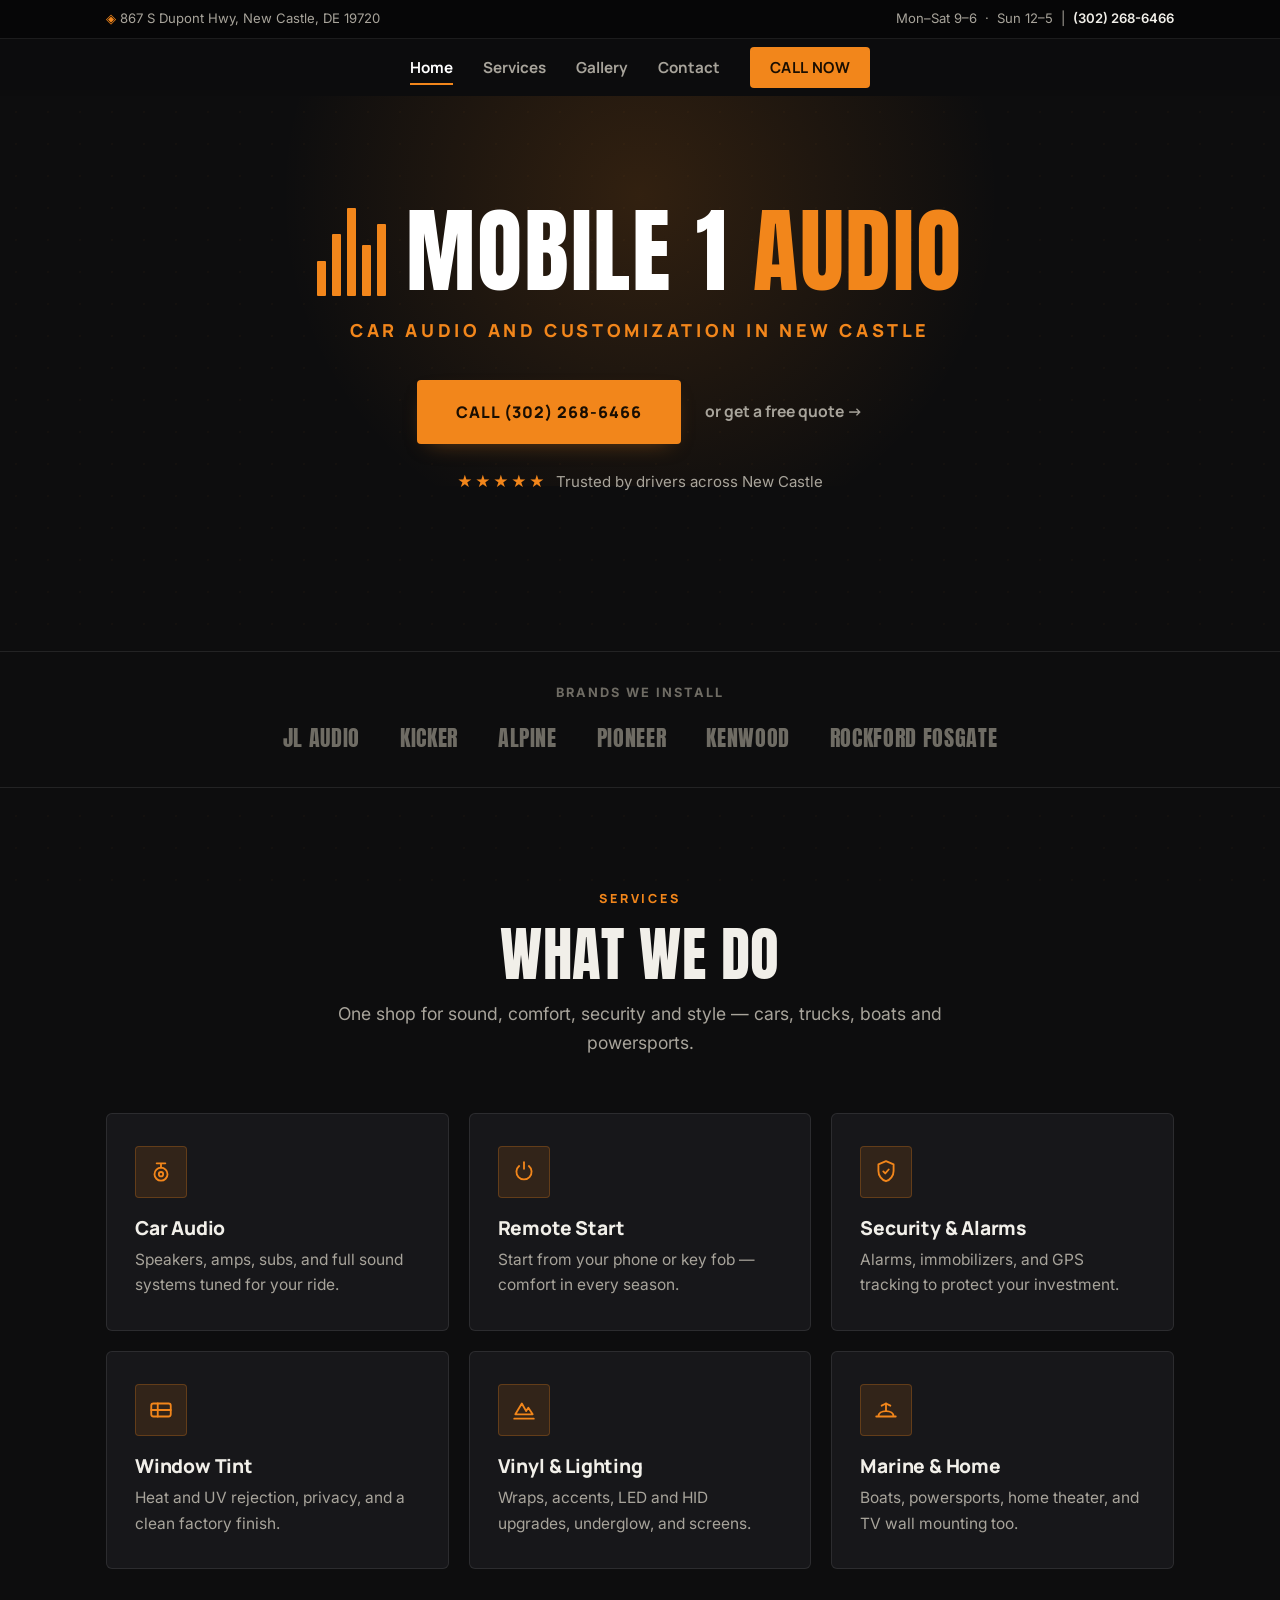
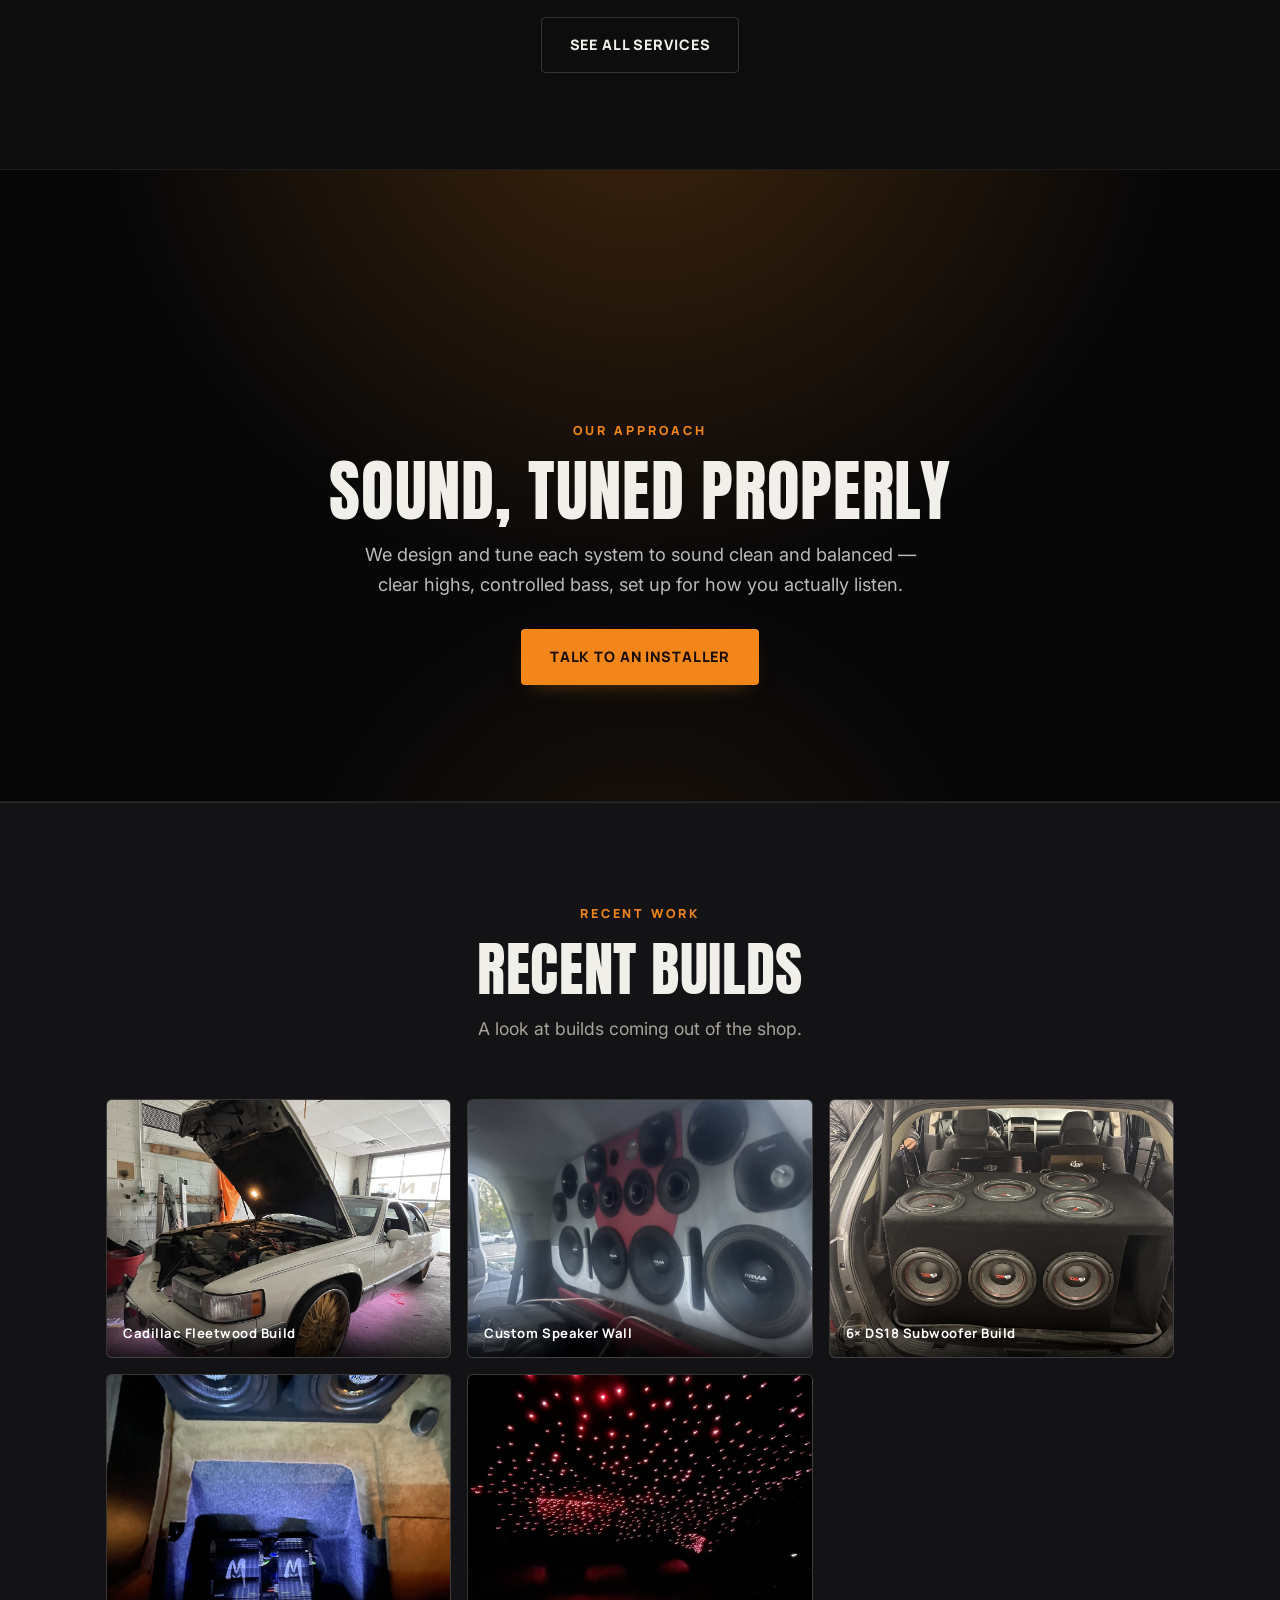
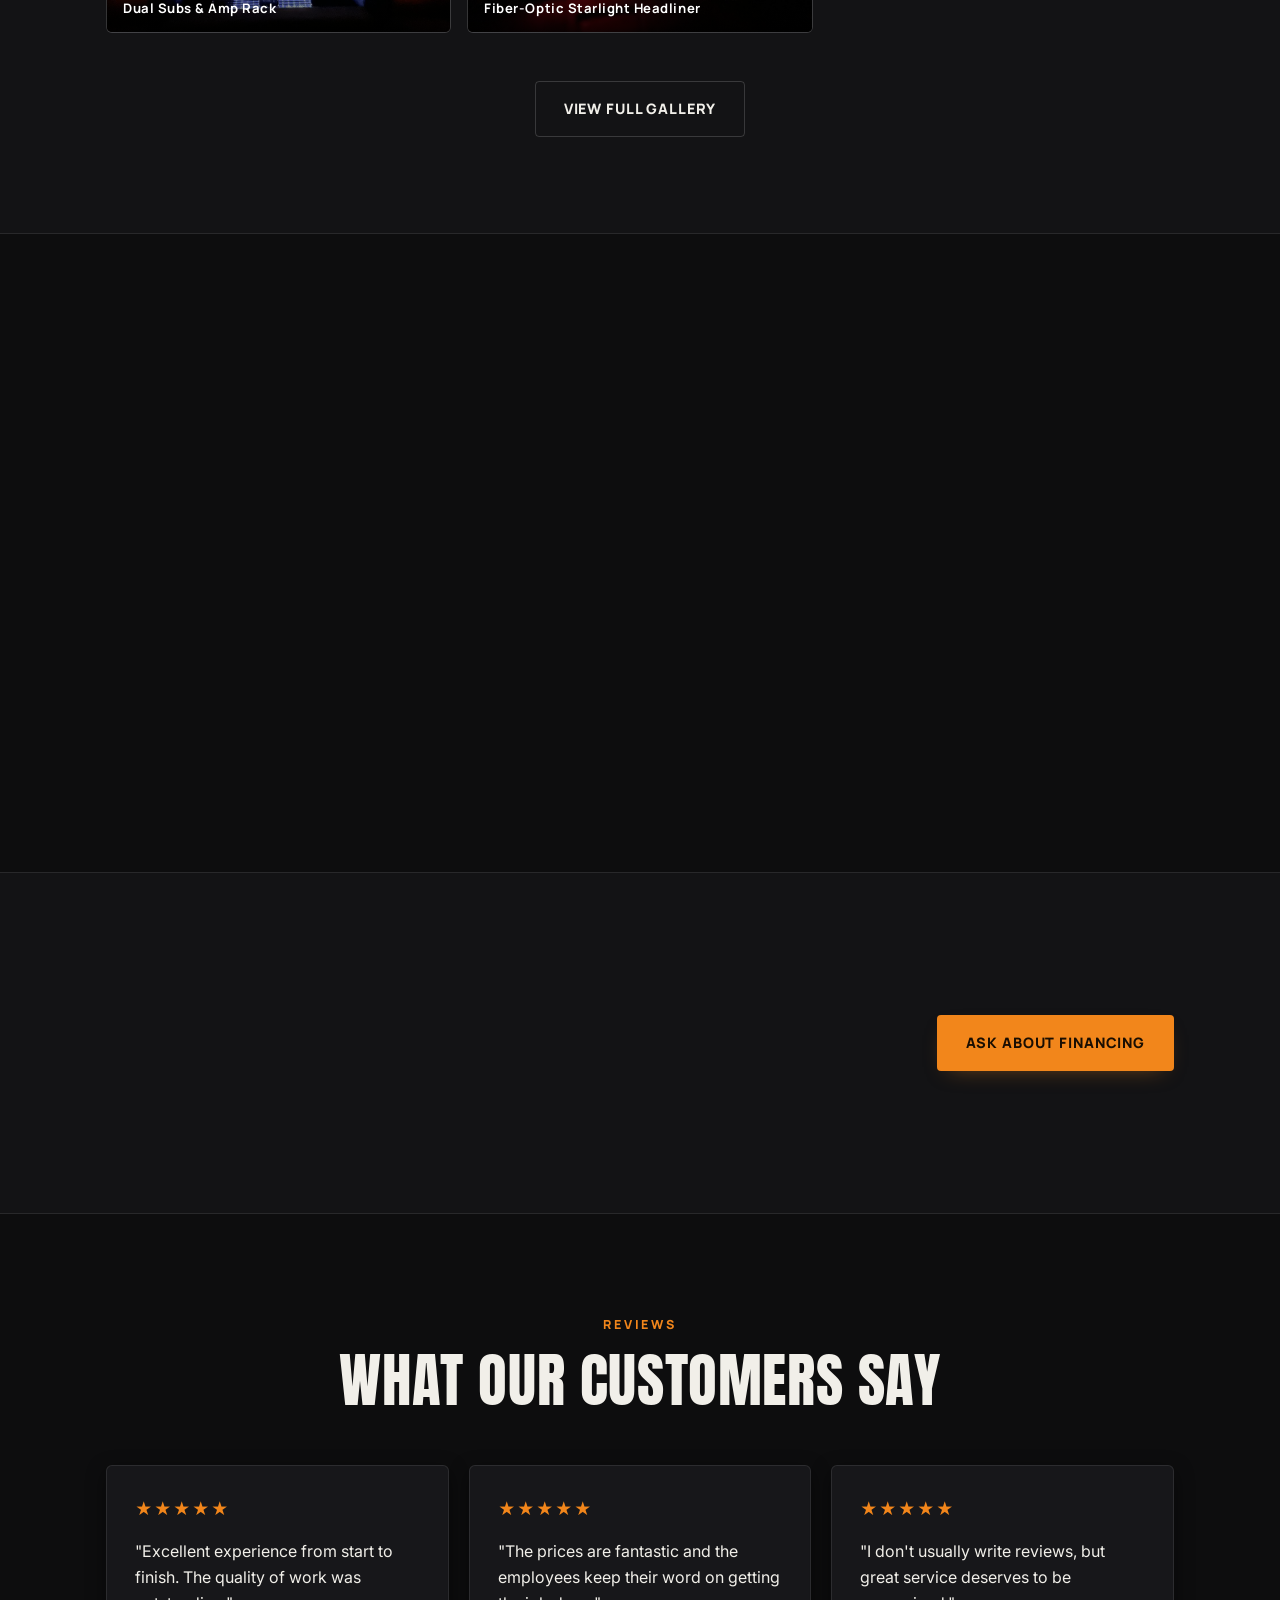
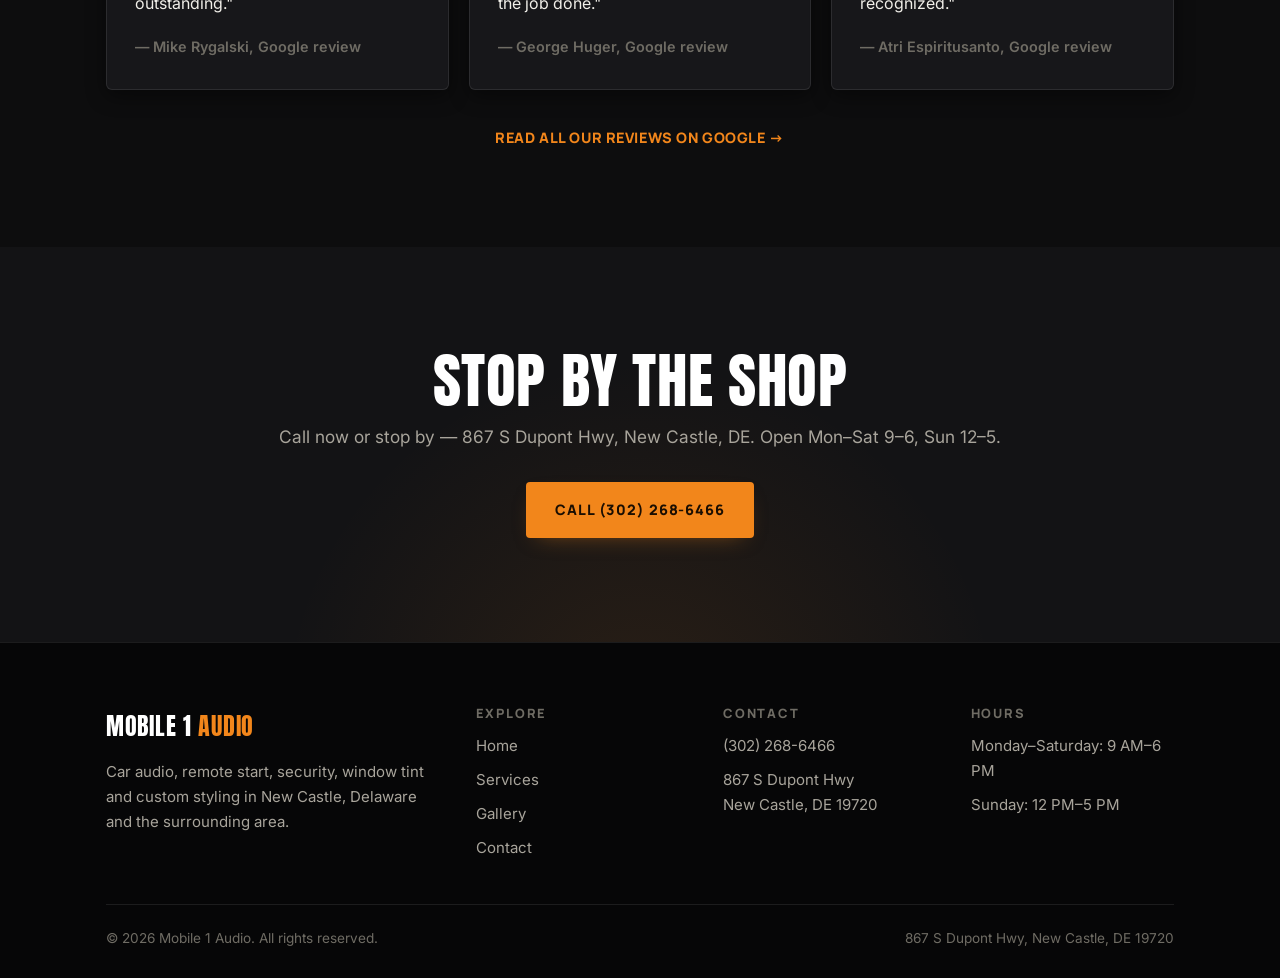
==== commit 15927a58: "Update testimonials with real customer reviews" ====
--- a/index.html
+++ b/index.html
@@ -222,18 +222,18 @@
 <div class="testimonial-grid">
 <div class="testimonial reveal">
 <div class="stars" aria-label="5 star review">★★★★★</div>
-<p>"Knowledgeable, professional, and the system sounds great — highly recommend."</p>
-<cite>— Verified Google review</cite>
+<p>"Excellent experience from start to finish. The quality of work was outstanding."</p>
+<cite>— Mike Rygalski, Google review</cite>
 </div>
 <div class="testimonial reveal">
 <div class="stars" aria-label="5 star review">★★★★★</div>
-<p>"They took the time to explain everything and the install is spotless. You can't even see the wiring. Couldn't be happier."</p>
-<cite>— Verified Google review</cite>
+<p>"The prices are fantastic and the employees keep their word on getting the job done."</p>
+<cite>— George Huger, Google review</cite>
 </div>
 <div class="testimonial reveal">
 <div class="stars" aria-label="5 star review">★★★★★</div>
-<p>"Fair pricing and they stand behind their work. My remote start works perfectly and the tint looks factory. Will be back."</p>
-<cite>— Verified Google review</cite>
+<p>"I don't usually write reviews, but great service deserves to be recognized."</p>
+<cite>— Atri Espiritusanto, Google review</cite>
 </div>
 </div>
 <div style="text-align:center"><a class="google-review-link" href="https://www.google.com/maps/search/?api=1&amp;query=Mobile+1+Audio+867+S+Dupont+Hwy+New+Castle+DE+19720" target="_blank" rel="noopener">Read all our reviews on Google →</a></div>
--- a/css/styles.css
+++ b/css/styles.css
@@ -293,10 +293,14 @@
 
 /* ---------- Gallery ---------- */
 .gallery { display: grid; grid-template-columns: repeat(3, 1fr); gap: 16px; }
-.gallery-item { position: relative; aspect-ratio: 4 / 3; border-radius: var(--radius); overflow: hidden; border: 1px solid var(--line-2); display: flex; align-items: center; justify-content: center; transition: transform 0.22s ease, box-shadow 0.22s ease, border-color 0.22s ease; }
-.gallery-item img { width: 100%; height: 100%; object-fit: cover; transition: transform 0.5s cubic-bezier(.2,.7,.3,1); }
+.gallery-item { position: relative; aspect-ratio: 4 / 3; border-radius: var(--radius); overflow: hidden; border: 1px solid var(--line-2); transition: transform 0.22s ease, box-shadow 0.22s ease, border-color 0.22s ease; }
+.gallery-item img { position: absolute; inset: 0; width: 100%; height: 100%; object-fit: cover; transition: transform 0.5s cubic-bezier(.2,.7,.3,1); }
 .gallery-item:hover { transform: translateY(-3px); box-shadow: var(--shadow); border-color: var(--accent); }
 .gallery-item:hover img { transform: scale(1.06); }
+.gallery-hero { position: relative; aspect-ratio: 16 / 9; border-radius: var(--radius); overflow: hidden; border: 1px solid var(--line-2); margin-bottom: 16px; display: block; }
+.gallery-hero img { position: absolute; inset: 0; width: 100%; height: 100%; object-fit: cover; object-position: center 68%; transition: transform 0.5s cubic-bezier(.2,.7,.3,1); }
+.gallery-hero:hover img { transform: scale(1.04); }
+.gallery-item figcaption, .gallery-hero figcaption { position: absolute; left: 0; right: 0; bottom: 0; margin: 0; padding: 22px 16px 12px; background: linear-gradient(to top, rgba(0,0,0,0.82), rgba(0,0,0,0) 100%); font-family: var(--font-head); font-weight: 700; font-size: 0.82rem; letter-spacing: 0.04em; color: #fff; }
 .gallery-ph { font-family: var(--font-head); font-weight: 700; font-size: 0.82rem; letter-spacing: 0.08em; text-transform: uppercase; color: var(--text-3); }
 
 /* ---------- Finance band ---------- */
